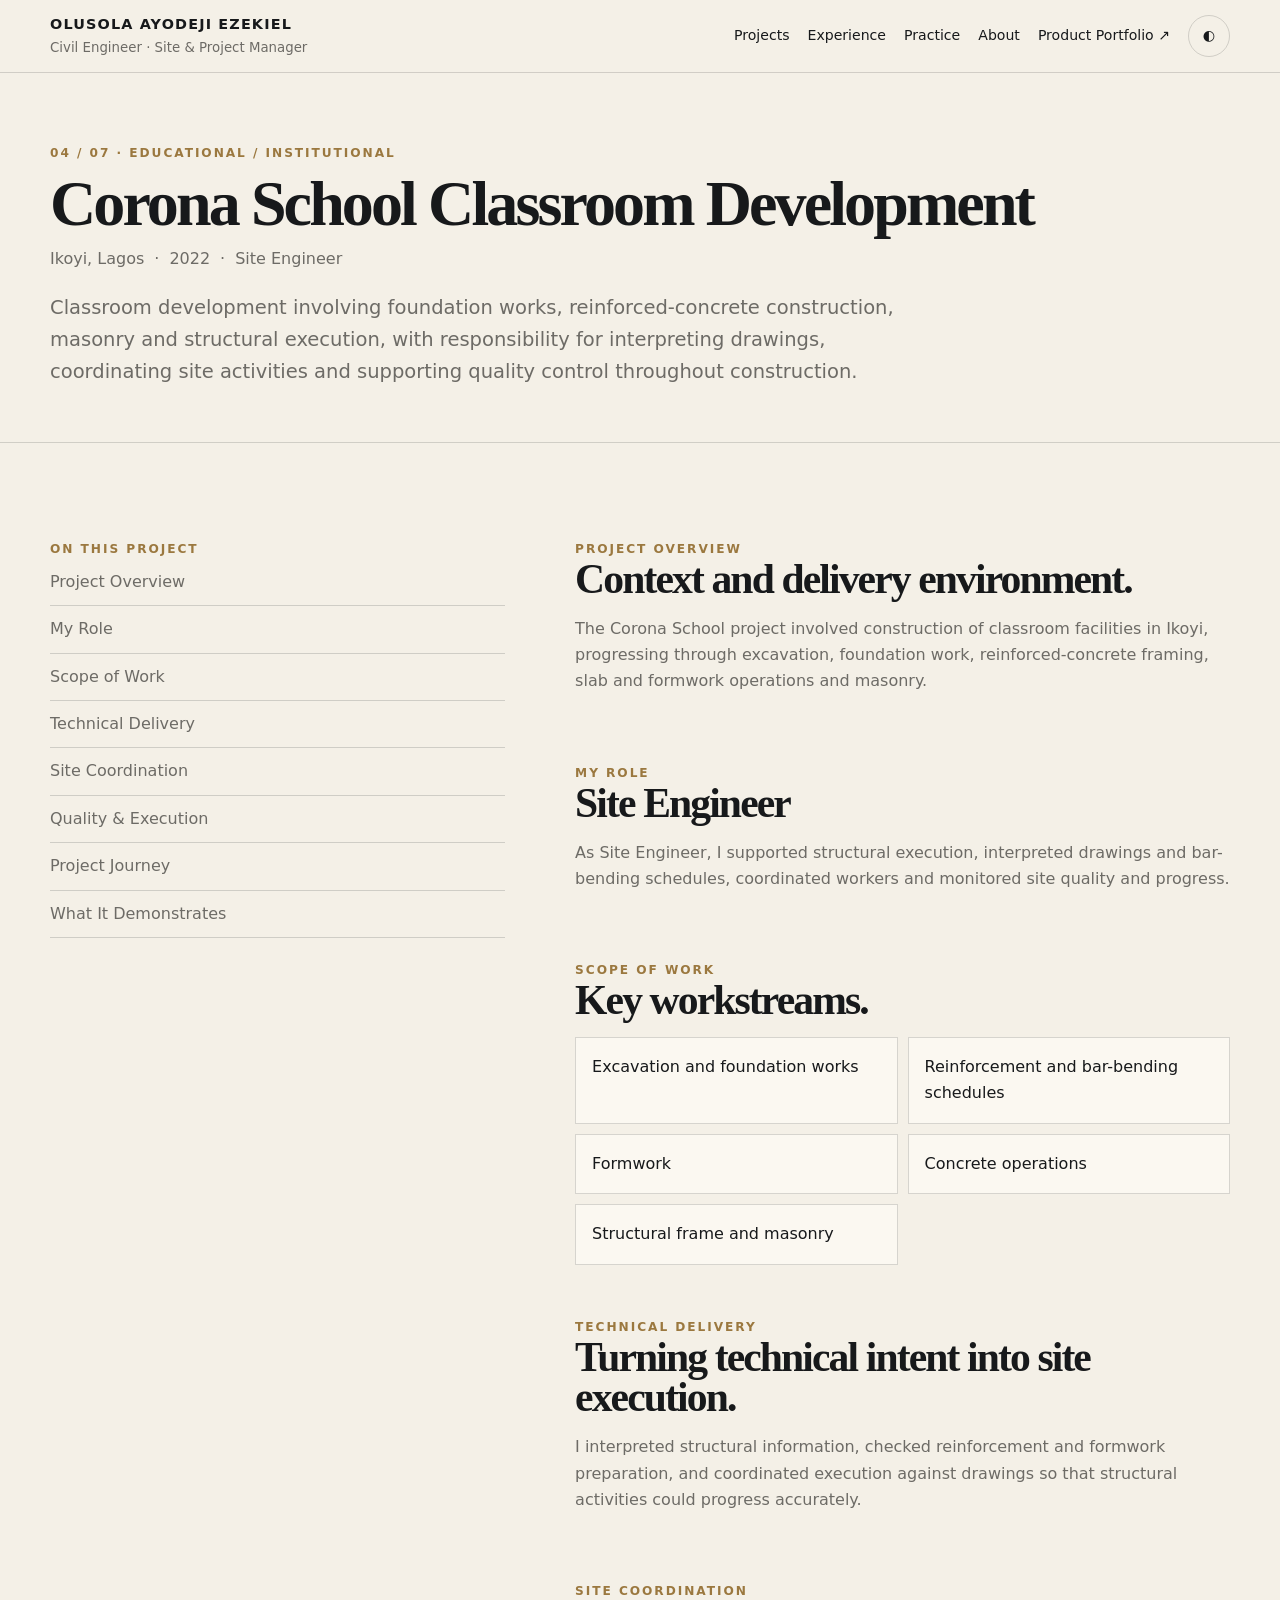
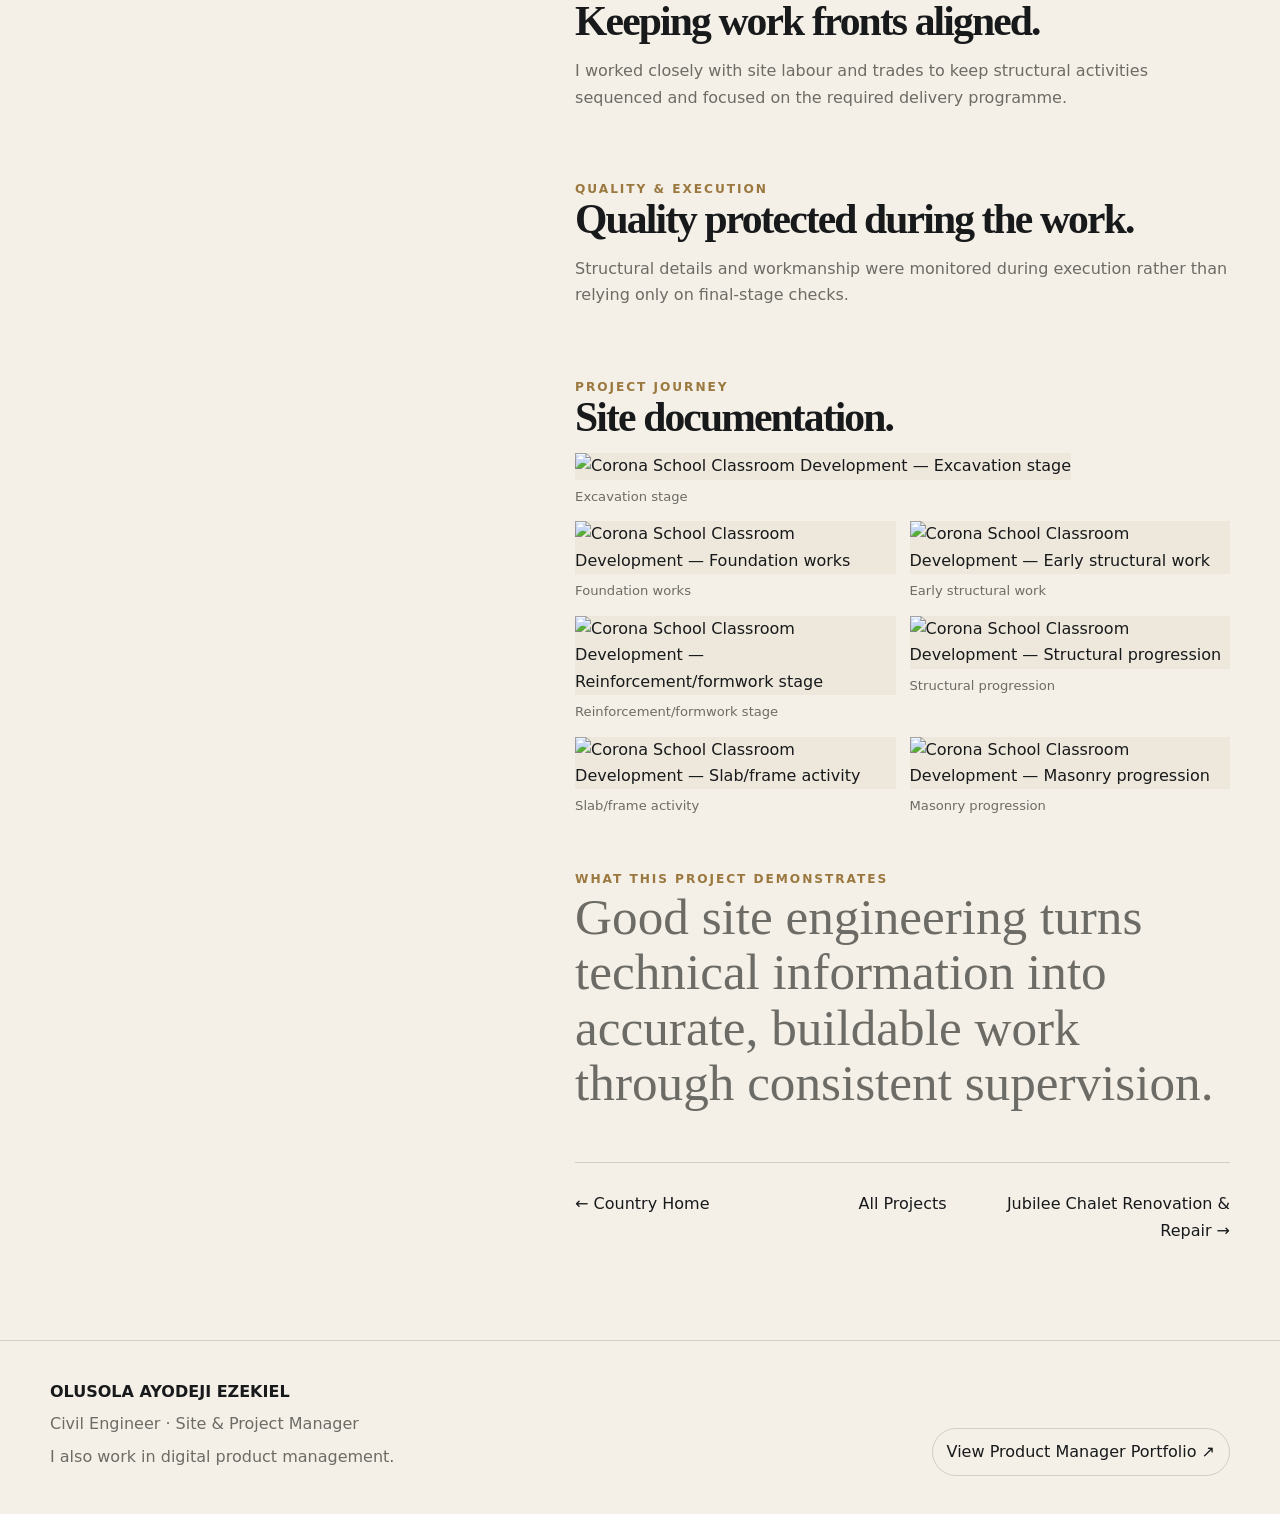
==== projects/corona-school-classroom-development.html @ b649ba21 "Add construction project case studies" ====
<!doctype html><html lang="en"><head>
<meta charset="utf-8"><meta name="viewport" content="width=device-width,initial-scale=1">
<title>Corona School Classroom Development | Olusola Ayodeji Ezekiel Construction Portfolio</title>
<meta name="description" content="Classroom development involving foundation works, reinforced-concrete construction, masonry and structural execution, with responsibility for interpreting drawings, coordinating site activities and supporting quality control throughout construction.">
<link rel="icon" href="../assets/favicon.svg"><link rel="stylesheet" href="../assets/styles.css">
</head><body>

<header class="site-header">
  <div class="wrap nav">
    <a class="brand" href="../index.html#top"><strong>OLUSOLA AYODEJI EZEKIEL</strong><small>Civil Engineer · Site & Project Manager</small></a>
    <nav class="navlinks" aria-label="Primary">
      <a href="../index.html#projects">Projects</a>
      <a href="../index.html#experience">Experience</a>
      <a href="../index.html#practice">Practice</a>
      <a href="../index.html#about">About</a>
      <a class="nav-keep" href="https://ezekiel-ayodeji-portfolio.vercel.app" target="_blank" rel="noreferrer">Product Portfolio ↗</a>
      <button class="theme" data-theme-toggle aria-label="Switch theme">◐</button>
    </nav>
  </div>
</header>
<main>
<section class="project-hero"><div class="wrap">
  <div class="eyebrow">04 / 07 · Educational / Institutional</div>
  <h1>Corona School Classroom Development</h1>
  <div class="meta-line"><span>Ikoyi, Lagos</span><span>·</span><span>2022</span><span>·</span><span>Site Engineer</span></div>
  <p class="summary">Classroom development involving foundation works, reinforced-concrete construction, masonry and structural execution, with responsibility for interpreting drawings, coordinating site activities and supporting quality control throughout construction.</p>
</div></section>

<section class="section"><div class="wrap case-grid">
  <aside class="case-nav">
    <div class="eyebrow">On this project</div>
    <a href="#overview">Project Overview</a><a href="#role">My Role</a><a href="#scope">Scope of Work</a><a href="#technical">Technical Delivery</a><a href="#coordination">Site Coordination</a><a href="#quality">Quality & Execution</a><a href="#journey">Project Journey</a><a href="#takeaway">What It Demonstrates</a>
  </aside>
  <div class="case-content">
    <section id="overview"><div class="eyebrow">Project Overview</div><h2>Context and delivery environment.</h2><p>The Corona School project involved construction of classroom facilities in Ikoyi, progressing through excavation, foundation work, reinforced-concrete framing, slab and formwork operations and masonry.</p></section>
    <section id="role"><div class="eyebrow">My Role</div><h2>Site Engineer</h2><p>As Site Engineer, I supported structural execution, interpreted drawings and bar-bending schedules, coordinated workers and monitored site quality and progress.</p></section>
    <section id="scope"><div class="eyebrow">Scope of Work</div><h2>Key workstreams.</h2><div class="scope-list"><div>Excavation and foundation works</div><div>Reinforcement and bar-bending schedules</div><div>Formwork</div><div>Concrete operations</div><div>Structural frame and masonry</div></div></section>
    <section id="technical"><div class="eyebrow">Technical Delivery</div><h2>Turning technical intent into site execution.</h2><p>I interpreted structural information, checked reinforcement and formwork preparation, and coordinated execution against drawings so that structural activities could progress accurately.</p></section>
    <section id="coordination"><div class="eyebrow">Site Coordination</div><h2>Keeping work fronts aligned.</h2><p>I worked closely with site labour and trades to keep structural activities sequenced and focused on the required delivery programme.</p></section>
    <section id="quality"><div class="eyebrow">Quality & Execution</div><h2>Quality protected during the work.</h2><p>Structural details and workmanship were monitored during execution rather than relying only on final-stage checks.</p></section>
    <section id="journey"><div class="eyebrow">Project Journey</div><h2>Site documentation.</h2><div class="gallery"><figure><img data-lightbox src="https://ezekiel-ayodeji-portfolio.vercel.app/portfolio/full/corona-1.jpg" alt="Corona School Classroom Development — Excavation stage"><figcaption>Excavation stage</figcaption></figure><figure><img data-lightbox src="https://ezekiel-ayodeji-portfolio.vercel.app/portfolio/full/corona-2.jpg" alt="Corona School Classroom Development — Foundation works"><figcaption>Foundation works</figcaption></figure><figure><img data-lightbox src="https://ezekiel-ayodeji-portfolio.vercel.app/portfolio/full/corona-3.jpg" alt="Corona School Classroom Development — Early structural work"><figcaption>Early structural work</figcaption></figure><figure><img data-lightbox src="https://ezekiel-ayodeji-portfolio.vercel.app/portfolio/full/corona-4.jpg" alt="Corona School Classroom Development — Reinforcement/formwork stage"><figcaption>Reinforcement/formwork stage</figcaption></figure><figure><img data-lightbox src="https://ezekiel-ayodeji-portfolio.vercel.app/portfolio/full/corona-5.jpg" alt="Corona School Classroom Development — Structural progression"><figcaption>Structural progression</figcaption></figure><figure><img data-lightbox src="https://ezekiel-ayodeji-portfolio.vercel.app/portfolio/full/corona-6.jpg" alt="Corona School Classroom Development — Slab/frame activity"><figcaption>Slab/frame activity</figcaption></figure><figure><img data-lightbox src="https://ezekiel-ayodeji-portfolio.vercel.app/portfolio/full/corona-7.jpg" alt="Corona School Classroom Development — Masonry progression"><figcaption>Masonry progression</figcaption></figure></div></section>
    <section id="takeaway"><div class="eyebrow">What This Project Demonstrates</div><p class="statement">Good site engineering turns technical information into accurate, buildable work through consistent supervision.</p></section>
    <nav class="project-pagination" aria-label="Project navigation"><a href="country-home.html">← Country Home</a><a href="../index.html#projects">All Projects</a><a href="jubilee-chalet-renovation.html">Jubilee Chalet Renovation &amp; Repair →</a></nav>
  </div>
</div></section>
</main>

<footer class="footer">
  <div class="wrap footer-grid">
    <div>
      <strong>OLUSOLA AYODEJI EZEKIEL</strong>
      <p>Civil Engineer · Site & Project Manager</p>
      <p>I also work in digital product management.</p>
    </div>
    <a class="pill" href="https://ezekiel-ayodeji-portfolio.vercel.app" target="_blank" rel="noreferrer">View Product Manager Portfolio ↗</a>
  </div>
</footer>
<div class="modal" role="dialog" aria-modal="true" aria-label="Project image"><button aria-label="Close image">×</button><img alt=""></div>
<script src="../assets/site.js"></script></body></html>
---- assets/styles.css ----
:root{
  --bg:#f4f0e7;--surface:#fbf8f1;--ink:#17191b;--muted:#6d6b66;--navy:#11243d;
  --gold:#9b783f;--line:rgba(23,25,27,.16);--card:#eee8dc;--shadow:0 18px 55px rgba(20,25,30,.09);
}
html[data-theme="dark"]{--bg:#0c1624;--surface:#111e2e;--ink:#eef1f4;--muted:#aab2bd;--navy:#f5f1e8;--gold:#c59a57;--line:rgba(255,255,255,.14);--card:#132236;--shadow:0 18px 55px rgba(0,0,0,.28)}
*{box-sizing:border-box}html{scroll-behavior:smooth}body{margin:0;background:var(--bg);color:var(--ink);font-family:Inter,ui-sans-serif,system-ui,-apple-system,BlinkMacSystemFont,"Segoe UI",sans-serif;line-height:1.65}
a{color:inherit;text-decoration:none}button{font:inherit}.wrap{width:min(1180px,calc(100% - 40px));margin:auto}.eyebrow{font-size:.76rem;letter-spacing:.16em;text-transform:uppercase;font-weight:800;color:var(--gold)}
.site-header{position:sticky;top:0;z-index:50;background:color-mix(in srgb,var(--bg) 90%, transparent);backdrop-filter:blur(18px);border-bottom:1px solid var(--line)}
.nav{height:72px;display:flex;align-items:center;gap:24px}.brand{display:flex;flex-direction:column;margin-right:auto}.brand strong{font-size:.9rem;letter-spacing:.08em}.brand small{color:var(--muted)}
.navlinks{display:flex;gap:18px;align-items:center;font-size:.88rem}.navlinks a:hover{color:var(--gold)}.pill{display:inline-flex;align-items:center;gap:8px;border:1px solid var(--line);padding:10px 14px;border-radius:999px}.primary{background:var(--navy);color:var(--bg);border-color:var(--navy)}html[data-theme="dark"] .primary{color:#0c1624;background:#f3eee3}
.theme{width:42px;height:42px;border-radius:50%;border:1px solid var(--line);background:transparent;color:var(--ink);cursor:pointer}
.hero{padding:84px 0 46px}.hero-grid{display:grid;grid-template-columns:1.35fr .65fr;gap:64px;align-items:end}.hero h1{font-family:Georgia,"Times New Roman",serif;font-size:clamp(3.2rem,7vw,7.4rem);line-height:.91;letter-spacing:-.055em;margin:18px 0 26px;max-width:900px}.hero h1 em{font-weight:400;color:var(--gold)}.hero-intro{max-width:750px;font-size:1.12rem;color:var(--muted)}.hero-actions{display:flex;gap:12px;flex-wrap:wrap;margin-top:30px}
.hero-aside{border-top:1px solid var(--line);padding-top:18px}.hero-aside strong{display:block;font-size:1.8rem;font-family:Georgia,serif}.hero-aside p{margin:2px 0 20px;color:var(--muted)}
.cred{display:grid;grid-template-columns:repeat(3,1fr);border-top:1px solid var(--line);border-bottom:1px solid var(--line);margin-top:64px}.cred div{padding:24px 20px 24px 0;border-right:1px solid var(--line)}.cred div+div{padding-left:24px}.cred div:last-child{border-right:0}.cred b{display:block;font-family:Georgia,serif;font-size:1.45rem}.cred span{color:var(--muted);font-size:.9rem}
.section{padding:96px 0}.section-head{display:grid;grid-template-columns:1fr 1fr;gap:60px;margin-bottom:42px}.section h2,.project-hero h1{font-family:Georgia,"Times New Roman",serif;font-size:clamp(2.6rem,5vw,5rem);line-height:.98;letter-spacing:-.045em;margin:10px 0}.section-head p{color:var(--muted);max-width:620px}
.profile-copy{display:grid;grid-template-columns:.8fr 1.2fr;gap:70px}.profile-copy .lead{font-size:1.3rem}.profile-copy p{color:var(--muted)}.principles{display:grid;grid-template-columns:repeat(2,1fr);gap:1px;background:var(--line);border:1px solid var(--line);margin-top:42px}.principle{background:var(--surface);padding:28px}.principle span{color:var(--gold);font-weight:800}.principle h3{margin:22px 0 8px;font-size:1.15rem}.principle p{margin:0;color:var(--muted)}
.project-list{display:grid;gap:1px;background:var(--line);border:1px solid var(--line)}.project-card{display:grid;grid-template-columns:130px 1.35fr .9fr;gap:32px;padding:34px;background:var(--surface);transition:.25s}.project-card:hover{background:var(--card)}.project-card .num{font-family:Georgia,serif;font-size:2rem;color:var(--gold)}.project-card h3{font-family:Georgia,serif;font-size:2rem;margin:0 0 10px}.meta{font-size:.82rem;text-transform:uppercase;letter-spacing:.08em;color:var(--muted)}.project-card p{margin:12px 0 0;color:var(--muted)}.card-image{width:100%;aspect-ratio:16/10;object-fit:cover;border-radius:2px;background:var(--card)}.placeholder{display:grid;place-items:center;min-height:210px;border:1px dashed var(--line);color:var(--muted);text-align:center;padding:25px}
.statement{font-family:Georgia,serif;font-size:clamp(2rem,4vw,4rem);line-height:1.08;max-width:1000px;margin:0}
.progression{display:grid;grid-template-columns:repeat(3,1fr);gap:1px;background:var(--line);border:1px solid var(--line)}.progression article{background:var(--surface);padding:32px}.progression span{color:var(--gold);font-weight:800}.progression h3{font-family:Georgia,serif;font-size:1.7rem;margin:18px 0 10px}.progression p{color:var(--muted)}
.practice{display:flex;flex-wrap:wrap;gap:10px}.practice span{border:1px solid var(--line);border-radius:999px;padding:12px 16px;background:var(--surface)}
.about-box{display:grid;grid-template-columns:1fr 1fr;gap:70px}.about-box p{color:var(--muted)}.cta-band{background:var(--navy);color:var(--bg);padding:70px 0}html[data-theme="dark"] .cta-band{background:#f1ecdf;color:#101827}.cta-band h2{font-family:Georgia,serif;font-size:clamp(2.6rem,5vw,5rem);margin:0 0 18px;line-height:1}.cta-actions{display:flex;gap:12px;flex-wrap:wrap}.cta-band .pill{border-color:currentColor}
.footer{padding:38px 0;border-top:1px solid var(--line)}.footer-grid{display:grid;grid-template-columns:1fr auto;gap:30px;align-items:end}.footer p{color:var(--muted);margin:6px 0}
.project-hero{padding:70px 0 34px;border-bottom:1px solid var(--line)}.project-hero .meta-line{display:flex;gap:10px;flex-wrap:wrap;color:var(--muted)}.project-hero .summary{font-size:1.22rem;color:var(--muted);max-width:850px}
.case-grid{display:grid;grid-template-columns:.82fr 1.18fr;gap:70px}.case-nav{position:sticky;top:104px;align-self:start}.case-nav a{display:block;padding:10px 0;border-bottom:1px solid var(--line);color:var(--muted)}.case-nav a:hover{color:var(--gold)}
.case-content section{padding:0 0 52px}.case-content h2{font-family:Georgia,serif;font-size:2.6rem;margin:0 0 16px}.case-content p{color:var(--muted)}.scope-list{display:grid;grid-template-columns:repeat(2,1fr);gap:10px}.scope-list div{padding:16px;border:1px solid var(--line);background:var(--surface)}
.gallery{display:grid;grid-template-columns:repeat(2,1fr);gap:14px}.gallery figure{margin:0}.gallery img{width:100%;aspect-ratio:4/3;object-fit:cover;cursor:zoom-in;background:var(--card)}.gallery figcaption{font-size:.82rem;color:var(--muted);margin-top:6px}.gallery figure:first-child{grid-column:span 2}.gallery figure:first-child img{aspect-ratio:16/9}
.project-pagination{display:grid;grid-template-columns:1fr auto 1fr;border-top:1px solid var(--line);padding-top:28px;gap:12px}.project-pagination a:last-child{text-align:right}
.modal{position:fixed;inset:0;background:rgba(0,0,0,.88);display:none;place-items:center;z-index:100;padding:28px}.modal.open{display:grid}.modal img{max-width:min(1200px,95vw);max-height:88vh;object-fit:contain}.modal button{position:absolute;right:22px;top:22px;width:46px;height:46px;border-radius:50%;border:1px solid rgba(255,255,255,.4);background:transparent;color:#fff;font-size:1.4rem;cursor:pointer}
@media(max-width:900px){.navlinks a:not(.nav-keep){display:none}.hero-grid,.section-head,.profile-copy,.about-box,.case-grid{grid-template-columns:1fr}.hero{padding-top:54px}.hero h1{font-size:clamp(3.1rem,14vw,6rem)}.hero-aside{display:grid;grid-template-columns:repeat(2,1fr);gap:18px}.cred{grid-template-columns:1fr}.cred div{border-right:0;border-bottom:1px solid var(--line);padding-left:0!important}.cred div:last-child{border-bottom:0}.project-card{grid-template-columns:70px 1fr}.project-card .card-image,.project-card .placeholder{grid-column:1/-1}.progression{grid-template-columns:1fr}.case-nav{position:static;display:grid;grid-template-columns:repeat(2,1fr);gap:8px}.case-nav a{border:1px solid var(--line);padding:10px}.scope-list{grid-template-columns:1fr}}
@media(max-width:600px){.wrap{width:min(100% - 24px,1180px)}.nav{height:64px}.brand strong{font-size:.78rem}.hero{padding-top:42px}.hero-actions,.cta-actions{display:grid}.pill{justify-content:center}.section{padding:72px 0}.principles{grid-template-columns:1fr}.project-card{padding:24px 18px}.project-card h3{font-size:1.7rem}.gallery{grid-template-columns:1fr}.gallery figure:first-child{grid-column:auto}.gallery figure:first-child img,.gallery img{aspect-ratio:4/3}.footer-grid{grid-template-columns:1fr}.project-pagination{grid-template-columns:1fr}.project-pagination a:last-child{text-align:left}}
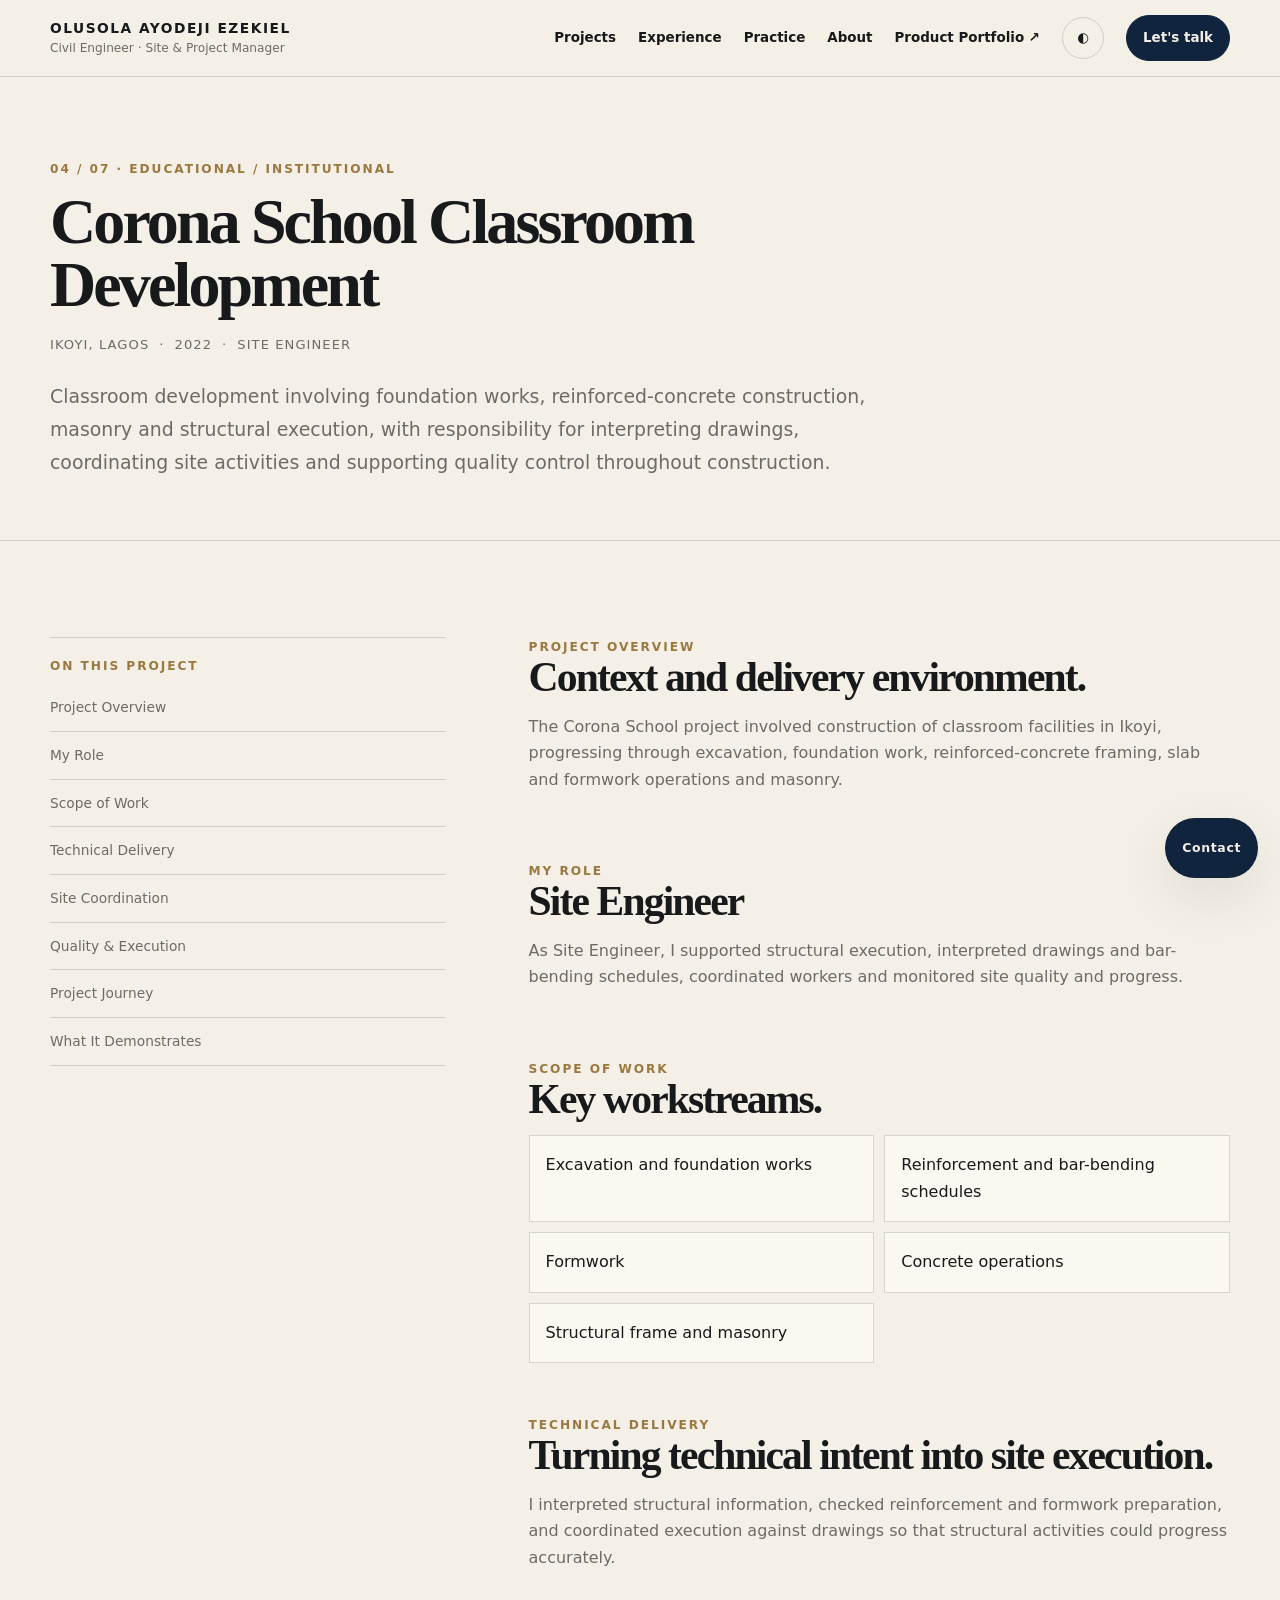
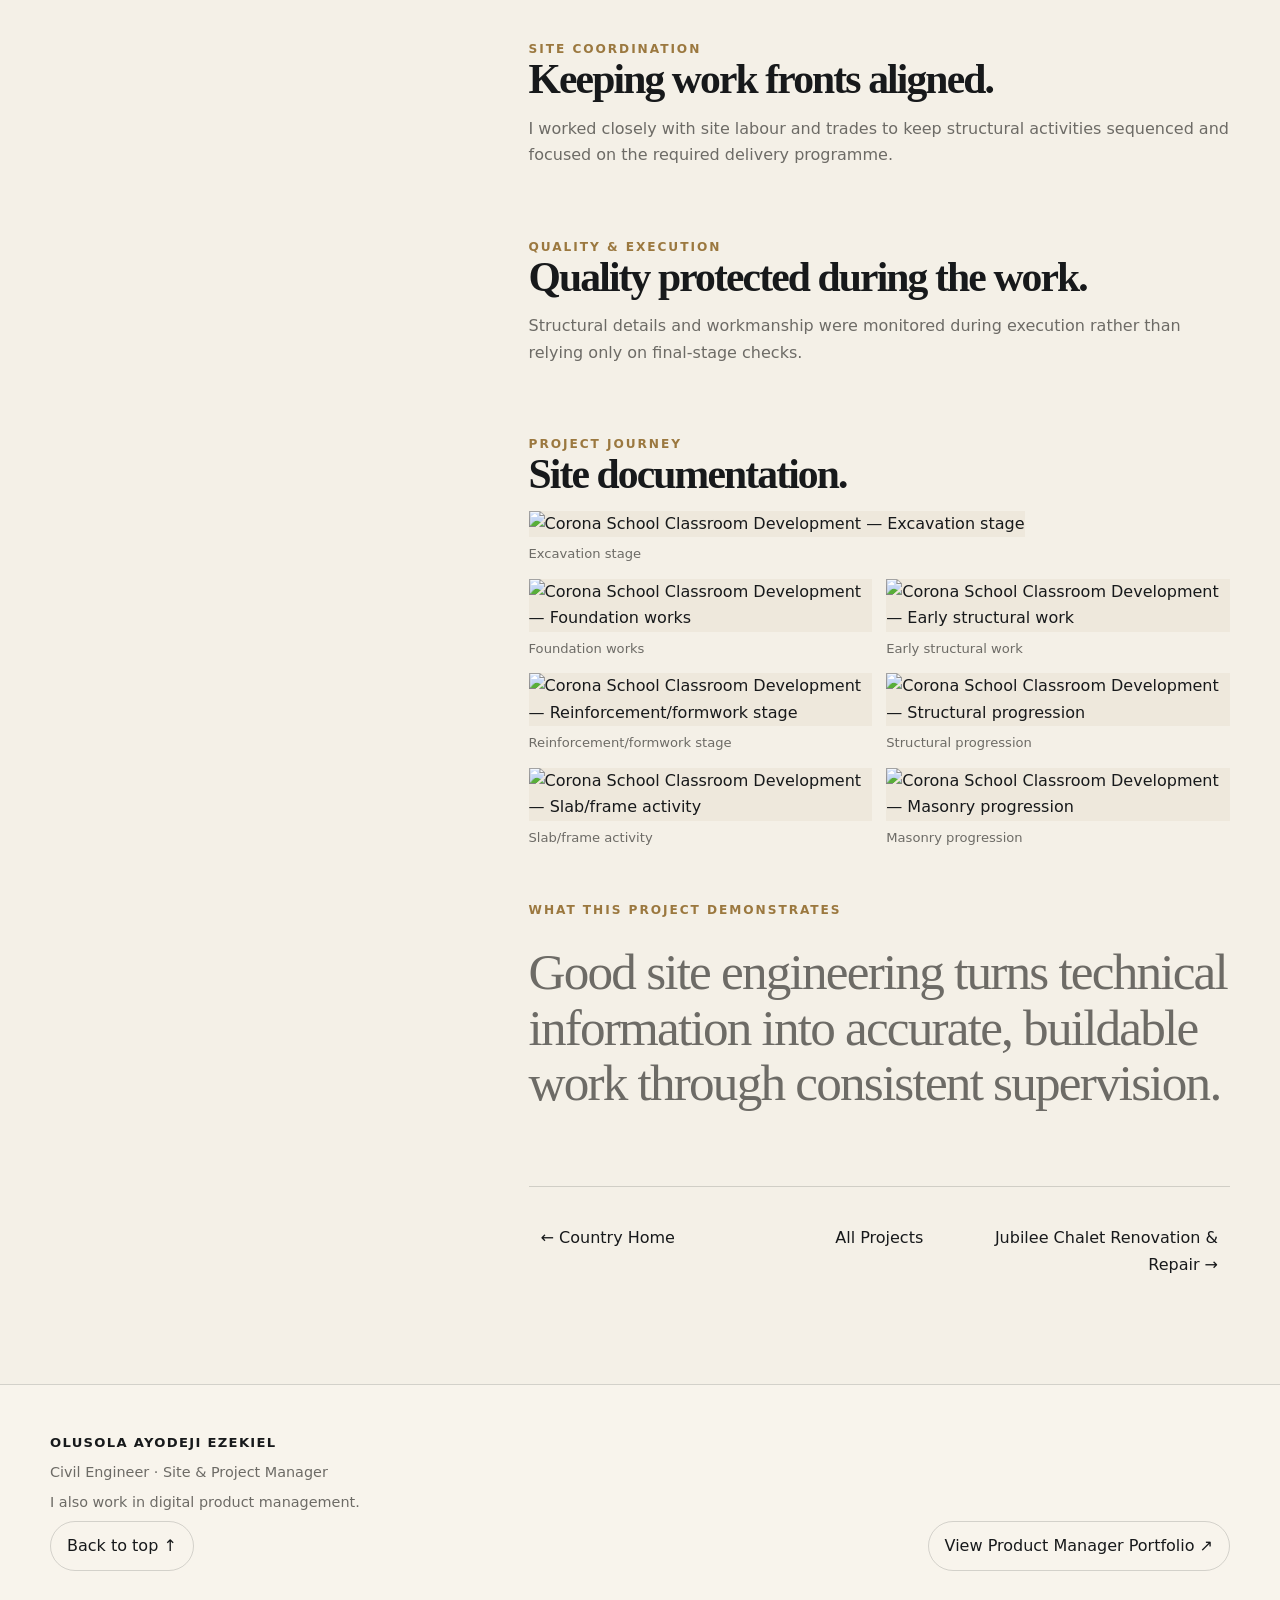
==== commit dca09c4a: "Lazy-load Corona School case-study images" ====
--- a/projects/corona-school-classroom-development.html
+++ b/projects/corona-school-classroom-development.html
@@ -38,7 +38,7 @@
     <section id="technical"><div class="eyebrow">Technical Delivery</div><h2>Turning technical intent into site execution.</h2><p>I interpreted structural information, checked reinforcement and formwork preparation, and coordinated execution against drawings so that structural activities could progress accurately.</p></section>
     <section id="coordination"><div class="eyebrow">Site Coordination</div><h2>Keeping work fronts aligned.</h2><p>I worked closely with site labour and trades to keep structural activities sequenced and focused on the required delivery programme.</p></section>
     <section id="quality"><div class="eyebrow">Quality & Execution</div><h2>Quality protected during the work.</h2><p>Structural details and workmanship were monitored during execution rather than relying only on final-stage checks.</p></section>
-    <section id="journey"><div class="eyebrow">Project Journey</div><h2>Site documentation.</h2><div class="gallery"><figure><img data-lightbox src="https://ezekiel-ayodeji-portfolio.vercel.app/portfolio/full/corona-1.jpg" alt="Corona School Classroom Development — Excavation stage"><figcaption>Excavation stage</figcaption></figure><figure><img data-lightbox src="https://ezekiel-ayodeji-portfolio.vercel.app/portfolio/full/corona-2.jpg" alt="Corona School Classroom Development — Foundation works"><figcaption>Foundation works</figcaption></figure><figure><img data-lightbox src="https://ezekiel-ayodeji-portfolio.vercel.app/portfolio/full/corona-3.jpg" alt="Corona School Classroom Development — Early structural work"><figcaption>Early structural work</figcaption></figure><figure><img data-lightbox src="https://ezekiel-ayodeji-portfolio.vercel.app/portfolio/full/corona-4.jpg" alt="Corona School Classroom Development — Reinforcement/formwork stage"><figcaption>Reinforcement/formwork stage</figcaption></figure><figure><img data-lightbox src="https://ezekiel-ayodeji-portfolio.vercel.app/portfolio/full/corona-5.jpg" alt="Corona School Classroom Development — Structural progression"><figcaption>Structural progression</figcaption></figure><figure><img data-lightbox src="https://ezekiel-ayodeji-portfolio.vercel.app/portfolio/full/corona-6.jpg" alt="Corona School Classroom Development — Slab/frame activity"><figcaption>Slab/frame activity</figcaption></figure><figure><img data-lightbox src="https://ezekiel-ayodeji-portfolio.vercel.app/portfolio/full/corona-7.jpg" alt="Corona School Classroom Development — Masonry progression"><figcaption>Masonry progression</figcaption></figure></div></section>
+    <section id="journey"><div class="eyebrow">Project Journey</div><h2>Site documentation.</h2><div class="gallery"><figure><img data-lightbox loading="lazy" decoding="async" src=https://ezekiel-ayodeji-portfolio.vercel.app/portfolio/full/corona-1.jpg" alt="Corona School Classroom Development — Excavation stage"><figcaption>Excavation stage</figcaption></figure><figure><img data-lightbox loading="lazy" decoding="async" src=https://ezekiel-ayodeji-portfolio.vercel.app/portfolio/full/corona-2.jpg" alt="Corona School Classroom Development — Foundation works"><figcaption>Foundation works</figcaption></figure><figure><img data-lightbox loading="lazy" decoding="async" src="https://ezekiel-ayodeji-portfolio.vercel.app/portfolio/full/corona-3.jpg" alt="Corona School Classroom Development — Early structural work"><figcaption>Early structural work</figcaption></figure><figure><img data-lightbox loading="lazy" decoding="async" src="https://ezekiel-ayodeji-portfolio.vercel.app/portfolio/full/corona-4.jpg" alt="Corona School Classroom Development — Reinforcement/formwork stage"><figcaption>Reinforcement/formwork stage</figcaption></figure><figure><img data-lightbox loading="lazy" decoding="async" src="https://ezekiel-ayodeji-portfolio.vercel.app/portfolio/full/corona-5.jpg" alt="Corona School Classroom Development — Structural progression"><figcaption>Structural progression</figcaption></figure><figure><img data-lightbox loading="lazy" decoding="async" src="https://ezekiel-ayodeji-portfolio.vercel.app/portfolio/full/corona-6.jpg" alt="Corona School Classroom Development — Slab/frame activity"><figcaption>Slab/frame activity</figcaption></figure><figure><img data-lightbox loading="lazy" decoding="async" src="https://ezekiel-ayodeji-portfolio.vercel.app/portfolio/full/corona-7.jpg" alt="Corona School Classroom Development — Masonry progression"><figcaption>Masonry progression</figcaption></figure></div></section>
     <section id="takeaway"><div class="eyebrow">What This Project Demonstrates</div><p class="statement">Good site engineering turns technical information into accurate, buildable work through consistent supervision.</p></section>
     <nav class="project-pagination" aria-label="Project navigation"><a href="country-home.html">← Country Home</a><a href="../index.html#projects">All Projects</a><a href="jubilee-chalet-renovation.html">Jubilee Chalet Renovation &amp; Repair →</a></nav>
   </div>
@@ -56,4 +56,4 @@
   </div>
 </footer>
 <div class="modal" role="dialog" aria-modal="true" aria-label="Project image"><button aria-label="Close image">×</button><img alt=""></div>
-<script src="../assets/site.js"></script></body></html>+<script src="../assets/site.js"></script></body></html>
--- a/assets/styles.css
+++ b/assets/styles.css
@@ -6,26 +6,65 @@
 html[data-theme="dark"]{--bg:#0c1624;--surface:#111e2e;--ink:#eef1f4;--muted:#aab2bd;--navy:#f5f1e8;--gold:#c59a57;--line:rgba(255,255,255,.14);--card:#132236;--shadow:0 18px 55px rgba(0,0,0,.28)}
 *{box-sizing:border-box}html{scroll-behavior:smooth}body{margin:0;background:var(--bg);color:var(--ink);font-family:Inter,ui-sans-serif,system-ui,-apple-system,BlinkMacSystemFont,"Segoe UI",sans-serif;line-height:1.65}
 a{color:inherit;text-decoration:none}button{font:inherit}.wrap{width:min(1180px,calc(100% - 40px));margin:auto}.eyebrow{font-size:.76rem;letter-spacing:.16em;text-transform:uppercase;font-weight:800;color:var(--gold)}
-.site-header{position:sticky;top:0;z-index:50;background:color-mix(in srgb,var(--bg) 90%, transparent);backdrop-filter:blur(18px);border-bottom:1px solid var(--line)}
-.nav{height:72px;display:flex;align-items:center;gap:24px}.brand{display:flex;flex-direction:column;margin-right:auto}.brand strong{font-size:.9rem;letter-spacing:.08em}.brand small{color:var(--muted)}
-.navlinks{display:flex;gap:18px;align-items:center;font-size:.88rem}.navlinks a:hover{color:var(--gold)}.pill{display:inline-flex;align-items:center;gap:8px;border:1px solid var(--line);padding:10px 14px;border-radius:999px}.primary{background:var(--navy);color:var(--bg);border-color:var(--navy)}html[data-theme="dark"] .primary{color:#0c1624;background:#f3eee3}
+.site-header{position:sticky;top:0;z-index:50;background:color-mix(in srgb,var(--bg) 92%, transparent);backdrop-filter:blur(20px);border-bottom:1px solid var(--line)}
+.nav{min-height:76px;display:flex;align-items:center;gap:28px}.brand{display:flex;flex-direction:column;margin-right:auto;line-height:1.2}.brand strong{font-size:.86rem;letter-spacing:.11em}.brand small{margin-top:4px;color:var(--muted);font-size:.76rem}
+.navlinks{display:flex;gap:22px;align-items:center;font-size:.84rem;font-weight:600}.navlinks a{transition:.2s}.navlinks a:hover{color:var(--gold)}.pill{display:inline-flex;align-items:center;gap:8px;border:1px solid var(--line);padding:11px 16px;border-radius:999px}.primary{background:var(--navy);color:var(--bg);border-color:var(--navy)}html[data-theme="dark"] .primary{color:#0c1624;background:#f3eee3}
 .theme{width:42px;height:42px;border-radius:50%;border:1px solid var(--line);background:transparent;color:var(--ink);cursor:pointer}
-.hero{padding:84px 0 46px}.hero-grid{display:grid;grid-template-columns:1.35fr .65fr;gap:64px;align-items:end}.hero h1{font-family:Georgia,"Times New Roman",serif;font-size:clamp(3.2rem,7vw,7.4rem);line-height:.91;letter-spacing:-.055em;margin:18px 0 26px;max-width:900px}.hero h1 em{font-weight:400;color:var(--gold)}.hero-intro{max-width:750px;font-size:1.12rem;color:var(--muted)}.hero-actions{display:flex;gap:12px;flex-wrap:wrap;margin-top:30px}
+.hero{padding:96px 0 54px}.hero-grid{display:grid;grid-template-columns:1.45fr .55fr;gap:72px;align-items:end}.hero h1{font-family:Georgia,"Times New Roman",serif;font-size:clamp(3.4rem,6.6vw,7rem);line-height:.94;letter-spacing:-.05em;margin:20px 0 28px;max-width:940px}.hero h1 em{font-weight:400;color:var(--gold)}.hero-intro{max-width:760px;font-size:1.08rem;line-height:1.75;color:var(--muted)}.hero-actions{display:flex;gap:12px;flex-wrap:wrap;margin-top:34px}
 .hero-aside{border-top:1px solid var(--line);padding-top:18px}.hero-aside strong{display:block;font-size:1.8rem;font-family:Georgia,serif}.hero-aside p{margin:2px 0 20px;color:var(--muted)}
-.cred{display:grid;grid-template-columns:repeat(3,1fr);border-top:1px solid var(--line);border-bottom:1px solid var(--line);margin-top:64px}.cred div{padding:24px 20px 24px 0;border-right:1px solid var(--line)}.cred div+div{padding-left:24px}.cred div:last-child{border-right:0}.cred b{display:block;font-family:Georgia,serif;font-size:1.45rem}.cred span{color:var(--muted);font-size:.9rem}
+.cred{display:grid;grid-template-columns:repeat(3,1fr);border-top:1px solid var(--line);border-bottom:1px solid var(--line);margin-top:72px}.cred div{padding:28px 28px 28px 0;border-right:1px solid var(--line)}.cred div+div{padding-left:28px}.cred div:last-child{border-right:0}.cred b{display:block;font-family:Georgia,serif;font-size:1.35rem;line-height:1.2;letter-spacing:-.02em}.cred span{display:block;margin-top:7px;color:var(--muted);font-size:.82rem;line-height:1.5}
 .section{padding:96px 0}.section-head{display:grid;grid-template-columns:1fr 1fr;gap:60px;margin-bottom:42px}.section h2,.project-hero h1{font-family:Georgia,"Times New Roman",serif;font-size:clamp(2.6rem,5vw,5rem);line-height:.98;letter-spacing:-.045em;margin:10px 0}.section-head p{color:var(--muted);max-width:620px}
-.profile-copy{display:grid;grid-template-columns:.8fr 1.2fr;gap:70px}.profile-copy .lead{font-size:1.3rem}.profile-copy p{color:var(--muted)}.principles{display:grid;grid-template-columns:repeat(2,1fr);gap:1px;background:var(--line);border:1px solid var(--line);margin-top:42px}.principle{background:var(--surface);padding:28px}.principle span{color:var(--gold);font-weight:800}.principle h3{margin:22px 0 8px;font-size:1.15rem}.principle p{margin:0;color:var(--muted)}
-.project-list{display:grid;gap:1px;background:var(--line);border:1px solid var(--line)}.project-card{display:grid;grid-template-columns:130px 1.35fr .9fr;gap:32px;padding:34px;background:var(--surface);transition:.25s}.project-card:hover{background:var(--card)}.project-card .num{font-family:Georgia,serif;font-size:2rem;color:var(--gold)}.project-card h3{font-family:Georgia,serif;font-size:2rem;margin:0 0 10px}.meta{font-size:.82rem;text-transform:uppercase;letter-spacing:.08em;color:var(--muted)}.project-card p{margin:12px 0 0;color:var(--muted)}.card-image{width:100%;aspect-ratio:16/10;object-fit:cover;border-radius:2px;background:var(--card)}.placeholder{display:grid;place-items:center;min-height:210px;border:1px dashed var(--line);color:var(--muted);text-align:center;padding:25px}
-.statement{font-family:Georgia,serif;font-size:clamp(2rem,4vw,4rem);line-height:1.08;max-width:1000px;margin:0}
-.progression{display:grid;grid-template-columns:repeat(3,1fr);gap:1px;background:var(--line);border:1px solid var(--line)}.progression article{background:var(--surface);padding:32px}.progression span{color:var(--gold);font-weight:800}.progression h3{font-family:Georgia,serif;font-size:1.7rem;margin:18px 0 10px}.progression p{color:var(--muted)}
-.practice{display:flex;flex-wrap:wrap;gap:10px}.practice span{border:1px solid var(--line);border-radius:999px;padding:12px 16px;background:var(--surface)}
-.about-box{display:grid;grid-template-columns:1fr 1fr;gap:70px}.about-box p{color:var(--muted)}.cta-band{background:var(--navy);color:var(--bg);padding:70px 0}html[data-theme="dark"] .cta-band{background:#f1ecdf;color:#101827}.cta-band h2{font-family:Georgia,serif;font-size:clamp(2.6rem,5vw,5rem);margin:0 0 18px;line-height:1}.cta-actions{display:flex;gap:12px;flex-wrap:wrap}.cta-band .pill{border-color:currentColor}
-.footer{padding:38px 0;border-top:1px solid var(--line)}.footer-grid{display:grid;grid-template-columns:1fr auto;gap:30px;align-items:end}.footer p{color:var(--muted);margin:6px 0}
-.project-hero{padding:70px 0 34px;border-bottom:1px solid var(--line)}.project-hero .meta-line{display:flex;gap:10px;flex-wrap:wrap;color:var(--muted)}.project-hero .summary{font-size:1.22rem;color:var(--muted);max-width:850px}
-.case-grid{display:grid;grid-template-columns:.82fr 1.18fr;gap:70px}.case-nav{position:sticky;top:104px;align-self:start}.case-nav a{display:block;padding:10px 0;border-bottom:1px solid var(--line);color:var(--muted)}.case-nav a:hover{color:var(--gold)}
+.profile-copy{display:grid;grid-template-columns:.9fr 1.1fr;gap:84px;align-items:start}.profile-copy .lead{font-family:Georgia,"Times New Roman",serif;font-size:1.55rem;line-height:1.45;letter-spacing:-.02em;color:var(--ink)}.profile-copy p{color:var(--muted);line-height:1.8}.principles{display:grid;grid-template-columns:repeat(2,1fr);gap:1px;background:var(--line);border:1px solid var(--line);margin-top:52px}.principle{background:var(--surface);padding:34px 30px;min-height:210px}.principle span{color:var(--gold);font-weight:800;font-size:.78rem;letter-spacing:.12em}.principle h3{margin:28px 0 10px;font-family:Georgia,"Times New Roman",serif;font-size:1.35rem;line-height:1.2}.principle p{margin:0;color:var(--muted);font-size:.94rem;line-height:1.7}
+.project-list{display:grid;gap:1px;background:var(--line);border:1px solid var(--line);box-shadow:var(--shadow)}.project-card{display:grid;grid-template-columns:90px 1.25fr .95fr;gap:38px;padding:38px;background:var(--surface);align-items:center;transition:background .25s ease,transform .25s ease}.project-card:hover{background:var(--card)}.project-card .num{align-self:start;font-family:Georgia,"Times New Roman",serif;font-size:1.35rem;line-height:1;color:var(--gold);padding-top:4px}.project-card h3{font-family:Georgia,"Times New Roman",serif;font-size:2.15rem;line-height:1.08;letter-spacing:-.025em;margin:10px 0 12px}.meta{font-size:.72rem;text-transform:uppercase;letter-spacing:.1em;line-height:1.65;color:var(--muted)}.project-card p{margin:12px 0 0;color:var(--muted);line-height:1.7}.project-card p strong{color:var(--ink);font-size:.82rem;letter-spacing:.03em}.card-image{width:100%;aspect-ratio:16/10;object-fit:cover;border-radius:3px;background:var(--card);transition:transform .35s ease}.project-card:hover .card-image{transform:scale(1.015)}.placeholder{display:grid;place-items:center;min-height:210px;border:1px dashed var(--line);color:var(--muted);text-align:center;padding:25px}
+.statement{font-family:Georgia,"Times New Roman",serif;font-size:clamp(2.1rem,4vw,4.2rem);line-height:1.08;letter-spacing:-.035em;max-width:980px;margin:0;padding:24px 0}.statement em{color:var(--gold);font-weight:400}
+.progression{display:grid;grid-template-columns:repeat(3,1fr);gap:1px;background:var(--line);border:1px solid var(--line);box-shadow:var(--shadow)}.progression article{background:var(--surface);padding:36px 32px;min-height:260px}.progression span{color:var(--gold);font-weight:800;font-size:.78rem;letter-spacing:.12em}.progression h3{font-family:Georgia,"Times New Roman",serif;font-size:1.75rem;line-height:1.15;margin:28px 0 12px;letter-spacing:-.02em}.progression p{color:var(--muted);line-height:1.75;margin:0}
+.practice{display:flex;flex-wrap:wrap;gap:10px}.practice span{border:1px solid var(--line);border-radius:999px;padding:11px 15px;background:var(--surface);font-size:.82rem;letter-spacing:.02em;color:var(--muted);transition:background .2s ease,color .2s ease,border-color .2s ease}.practice span:hover{background:var(--card);color:var(--ink);border-color:color-mix(in srgb,var(--gold) 45%,var(--line))}
+.about-box{display:grid;grid-template-columns:.9fr 1.1fr;gap:78px;align-items:start;padding:42px;border:1px solid var(--line);background:var(--surface);box-shadow:var(--shadow)}.about-box p{color:var(--muted);line-height:1.75}.cta-band{background:var(--navy);color:var(--bg);padding:82px 0}html[data-theme="dark"] .cta-band{background:#f1ecdf;color:#101827}.cta-band h2{font-family:Georgia,"Times New Roman",serif;font-size:clamp(2.6rem,5vw,5rem);margin:0 0 18px;line-height:1;letter-spacing:-.035em}.cta-band p{max-width:700px;line-height:1.7}.cta-actions{display:flex;gap:12px;flex-wrap:wrap;margin-top:26px}.cta-band .pill{border-color:currentColor}
+.footer{padding:44px 0;border-top:1px solid var(--line);background:color-mix(in srgb,var(--surface) 55%,transparent)}.footer-grid{display:grid;grid-template-columns:1fr auto;gap:34px;align-items:end}.footer strong{font-size:.82rem;letter-spacing:.1em}.footer p{color:var(--muted);margin:6px 0;font-size:.9rem}.footer .pill{align-self:end}
+.project-hero{padding:82px 0 42px;border-bottom:1px solid var(--line)}.project-hero .eyebrow{margin-bottom:12px}.project-hero h1{max-width:980px}.project-hero .meta-line{display:flex;gap:10px;flex-wrap:wrap;color:var(--muted);font-size:.82rem;text-transform:uppercase;letter-spacing:.08em;margin-top:18px}.project-hero .summary{font-size:1.18rem;line-height:1.75;color:var(--muted);max-width:860px;margin-top:24px}
+.case-grid{display:grid;grid-template-columns:.72fr 1.28fr;gap:84px;align-items:start}.case-nav{position:sticky;top:108px;align-self:start;border-top:1px solid var(--line)}.case-nav .eyebrow{padding:18px 0 8px}.case-nav a{display:block;padding:12px 0;border-bottom:1px solid var(--line);color:var(--muted);font-size:.86rem;transition:color .2s ease,padding-left .2s ease}.case-nav a:hover{color:var(--gold);padding-left:4px}
 .case-content section{padding:0 0 52px}.case-content h2{font-family:Georgia,serif;font-size:2.6rem;margin:0 0 16px}.case-content p{color:var(--muted)}.scope-list{display:grid;grid-template-columns:repeat(2,1fr);gap:10px}.scope-list div{padding:16px;border:1px solid var(--line);background:var(--surface)}
 .gallery{display:grid;grid-template-columns:repeat(2,1fr);gap:14px}.gallery figure{margin:0}.gallery img{width:100%;aspect-ratio:4/3;object-fit:cover;cursor:zoom-in;background:var(--card)}.gallery figcaption{font-size:.82rem;color:var(--muted);margin-top:6px}.gallery figure:first-child{grid-column:span 2}.gallery figure:first-child img{aspect-ratio:16/9}
 .project-pagination{display:grid;grid-template-columns:1fr auto 1fr;border-top:1px solid var(--line);padding-top:28px;gap:12px}.project-pagination a:last-child{text-align:right}
-.modal{position:fixed;inset:0;background:rgba(0,0,0,.88);display:none;place-items:center;z-index:100;padding:28px}.modal.open{display:grid}.modal img{max-width:min(1200px,95vw);max-height:88vh;object-fit:contain}.modal button{position:absolute;right:22px;top:22px;width:46px;height:46px;border-radius:50%;border:1px solid rgba(255,255,255,.4);background:transparent;color:#fff;font-size:1.4rem;cursor:pointer}
-@media(max-width:900px){.navlinks a:not(.nav-keep){display:none}.hero-grid,.section-head,.profile-copy,.about-box,.case-grid{grid-template-columns:1fr}.hero{padding-top:54px}.hero h1{font-size:clamp(3.1rem,14vw,6rem)}.hero-aside{display:grid;grid-template-columns:repeat(2,1fr);gap:18px}.cred{grid-template-columns:1fr}.cred div{border-right:0;border-bottom:1px solid var(--line);padding-left:0!important}.cred div:last-child{border-bottom:0}.project-card{grid-template-columns:70px 1fr}.project-card .card-image,.project-card .placeholder{grid-column:1/-1}.progression{grid-template-columns:1fr}.case-nav{position:static;display:grid;grid-template-columns:repeat(2,1fr);gap:8px}.case-nav a{border:1px solid var(--line);padding:10px}.scope-list{grid-template-columns:1fr}}
-@media(max-width:600px){.wrap{width:min(100% - 24px,1180px)}.nav{height:64px}.brand strong{font-size:.78rem}.hero{padding-top:42px}.hero-actions,.cta-actions{display:grid}.pill{justify-content:center}.section{padding:72px 0}.principles{grid-template-columns:1fr}.project-card{padding:24px 18px}.project-card h3{font-size:1.7rem}.gallery{grid-template-columns:1fr}.gallery figure:first-child{grid-column:auto}.gallery figure:first-child img,.gallery img{aspect-ratio:4/3}.footer-grid{grid-template-columns:1fr}.project-pagination{grid-template-columns:1fr}.project-pagination a:last-child{text-align:left}}
+.modal{position:fixed;inset:0;background:rgba(0,0,0,.88);display:none;place-items:center;z-index:100;padding:28px}.modal.open{display:grid}.modal img{max-width:min(1200px,95vw);max-height:88vh;object-fit:contain}.modal button{position:absolute;right:22px;top:22px;width:46px;height:46px;border-radius:50%;border:1px solid rgba(255,255,255,.4);background:transparent;color:#fff;font-size:1.4rem;cursor:pointer} body:has(.modal.open){overflow:hidden}
+@media(max-width:900px){.navlinks a:not(:first-child):not(.nav-keep){display:none}.hero-grid,.section-head,.profile-copy,.about-box,.case-grid{grid-template-columns:1fr}.hero{padding-top:62px}.hero h1{font-size:clamp(3rem,11vw,5.8rem)}.hero-aside{display:grid;grid-template-columns:repeat(2,1fr);gap:18px;margin-top:12px}.cred{grid-template-columns:1fr}.cred div{border-right:0;border-bottom:1px solid var(--line);padding:22px 0!important}.cred div:last-child{border-bottom:0}.project-card{grid-template-columns:56px 1fr;gap:24px;padding:30px}.project-card .num{font-size:1.15rem}.project-card h3{font-size:1.95rem}.project-card .card-image,.project-card .placeholder{grid-column:1/-1;margin-top:4px}.card-image{aspect-ratio:16/9}.progression{grid-template-columns:1fr}.case-nav{position:static;display:grid;grid-template-columns:repeat(2,1fr);gap:8px}.case-nav a{border:1px solid var(--line);padding:10px}.scope-list{grid-template-columns:1fr}.about-box{gap:34px}}
+@media(max-width:600px){.wrap{width:min(100% - 24px,1180px)}.nav{min-height:64px}.brand strong{font-size:.74rem;letter-spacing:.08em}.brand small{font-size:.68rem}.navlinks{gap:10px}.nav-keep{display:none}.theme{width:38px;height:38px}.hero{padding-top:46px}.hero h1{font-size:clamp(2.8rem,13vw,4.5rem);line-height:.96}.hero-intro{font-size:1rem;line-height:1.7}.hero-actions,.cta-actions{display:grid}.pill{justify-content:center;width:100%}.section{padding:74px 0}.section h2,.project-hero h1{font-size:clamp(2.35rem,11vw,3.8rem)}.profile-copy{gap:34px}.profile-copy .lead{font-size:1.3rem}.principles{grid-template-columns:1fr}.principle{min-height:auto;padding:28px 24px}.project-card{grid-template-columns:42px 1fr;gap:16px;padding:26px 18px}.project-card .num{font-size:1rem}.project-card h3{font-size:1.7rem}.meta{font-size:.68rem}.card-image{aspect-ratio:4/3}.gallery{grid-template-columns:1fr}.gallery figure:first-child{grid-column:auto}.gallery figure:first-child img,.gallery img{aspect-ratio:4/3}.footer-grid{grid-template-columns:1fr}.project-pagination{grid-template-columns:1fr}.project-pagination a:last-child{text-align:left}}
+.project-pagination a{min-height:46px;padding:10px 12px;border-radius:999px;transition:background .2s ease,color .2s ease}
+.project-pagination a:hover{background:var(--card);color:var(--gold)}
+.project-pagination a:focus-visible{outline:2px solid var(--gold);outline-offset:3px}
+.contact-floater{position:fixed;right:22px;bottom:22px;z-index:90;transition:bottom .25s ease}
+.contact-floater.footer-visible{bottom:104px}
+.contact-floater details{display:grid;justify-items:end}
+.contact-floater summary{grid-row:2;list-style:none;display:grid;place-items:center;min-width:60px;height:60px;padding:0 16px;border:1px solid var(--line);border-radius:999px;background:var(--navy);color:var(--bg);box-shadow:var(--shadow);cursor:grab;touch-action:none;user-select:none;font-size:.78rem;font-weight:800;letter-spacing:.05em}
+.contact-floater summary::-webkit-details-marker{display:none}
+.contact-floater-links{grid-row:1;display:grid;gap:8px;justify-items:end;margin-bottom:10px}
+.contact-floater-links a{min-height:44px;display:flex;align-items:center;padding:10px 15px;border:1px solid var(--line);border-radius:999px;background:var(--surface);color:var(--ink);box-shadow:var(--shadow);font-size:.82rem;font-weight:700}
+.contact-floater-links a:hover{background:var(--card)}
+.contact-floater summary:focus-visible,.contact-floater-links a:focus-visible{outline:2px solid var(--gold);outline-offset:3px}
+@media(max-width:600px){.contact-floater{right:12px;bottom:12px}.contact-floater summary{min-width:54px;height:54px;padding:0 13px}}
+@media(max-width:760px){
+  .nav{gap:12px}
+  .brand small{display:none}
+  .navlinks{gap:8px}
+  .navlinks a:first-child,
+  .navlinks a.nav-keep:not(.header-contact){display:none}
+  .header-contact{
+    display:inline-flex;
+    width:auto;
+    padding:8px 10px;
+    font-size:.7rem;
+    white-space:nowrap;
+  }
+}
+.site-gallery-groups{display:grid;gap:64px}
+.site-gallery-heading{display:flex;justify-content:space-between;gap:24px;align-items:end;margin-bottom:20px;padding-bottom:16px;border-bottom:1px solid var(--line)}
+.site-gallery-heading h3{font-family:Georgia,"Times New Roman",serif;font-size:clamp(1.7rem,3vw,2.35rem);line-height:1.1;margin:6px 0 0}
+.site-gallery-heading p{max-width:460px;margin:0;color:var(--muted)}
+@media(max-width:600px){.site-gallery-groups{gap:48px}.site-gallery-heading{display:block}.site-gallery-heading p{margin-top:10px}}
+.project-video{grid-column:1/-1;margin:0}
+.project-video video{display:block;width:min(100%,430px);aspect-ratio:9/16;max-height:78vh;object-fit:contain;margin:0 auto;background:#050505;border:1px solid var(--line);border-radius:4px;box-shadow:var(--shadow)}
+.project-video figcaption{text-align:center;margin-top:10px}
+
+
+
+
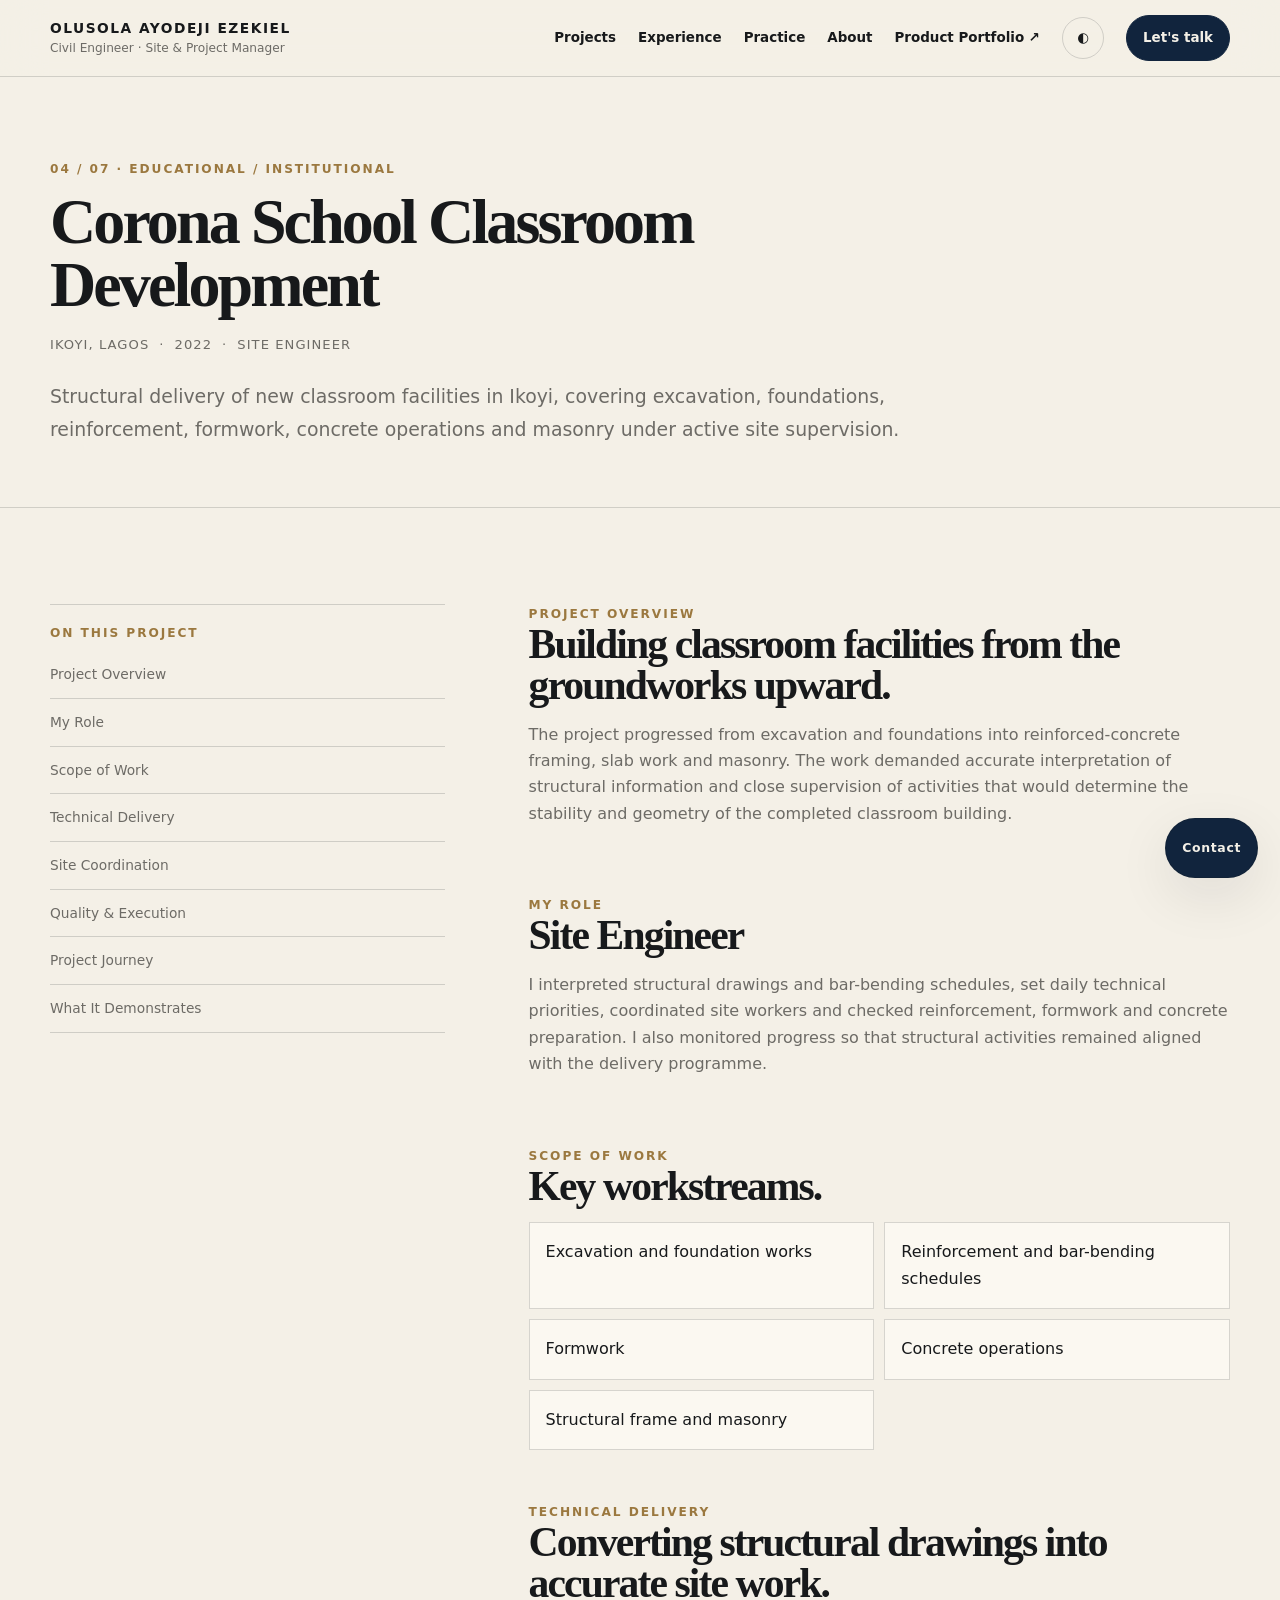
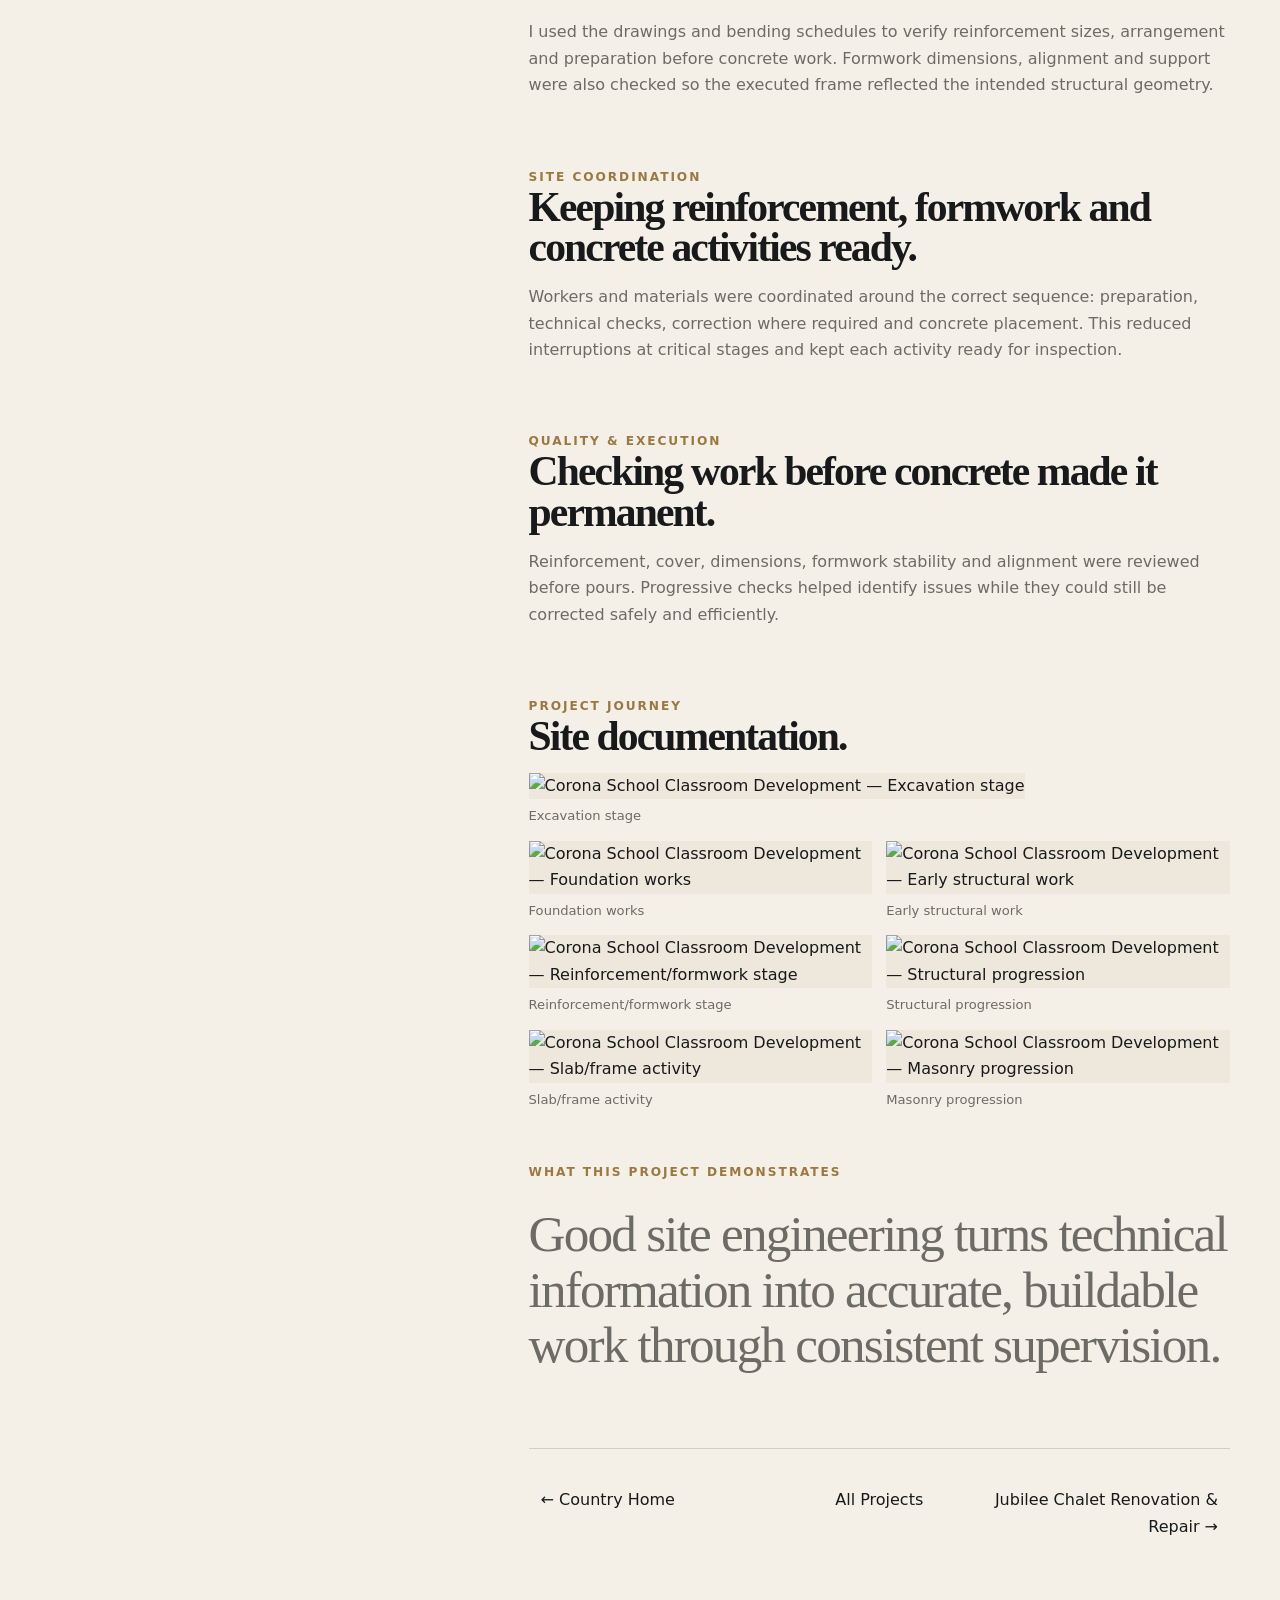
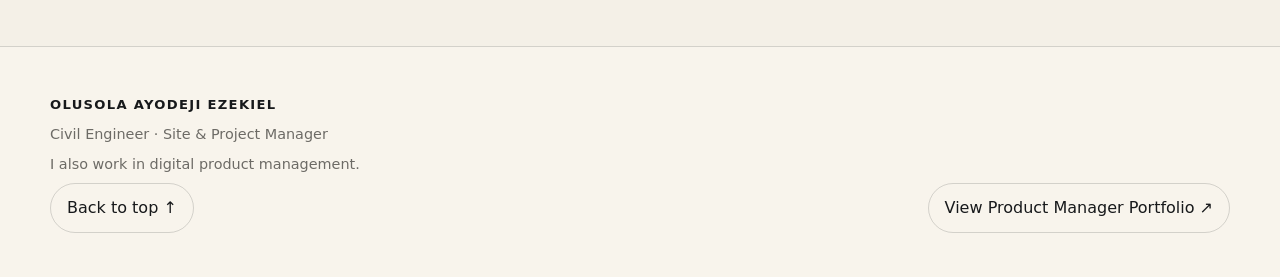
==== commit a43834b8: "Strengthen construction project case studies" ====
--- a/projects/corona-school-classroom-development.html
+++ b/projects/corona-school-classroom-development.html
@@ -23,7 +23,7 @@
   <div class="eyebrow">04 / 07 · Educational / Institutional</div>
   <h1>Corona School Classroom Development</h1>
   <div class="meta-line"><span>Ikoyi, Lagos</span><span>·</span><span>2022</span><span>·</span><span>Site Engineer</span></div>
-  <p class="summary">Classroom development involving foundation works, reinforced-concrete construction, masonry and structural execution, with responsibility for interpreting drawings, coordinating site activities and supporting quality control throughout construction.</p>
+  <p class="summary">Structural delivery of new classroom facilities in Ikoyi, covering excavation, foundations, reinforcement, formwork, concrete operations and masonry under active site supervision.</p>
 </div></section>
 
 <section class="section"><div class="wrap case-grid">
@@ -32,13 +32,13 @@
     <a href="#overview">Project Overview</a><a href="#role">My Role</a><a href="#scope">Scope of Work</a><a href="#technical">Technical Delivery</a><a href="#coordination">Site Coordination</a><a href="#quality">Quality & Execution</a><a href="#journey">Project Journey</a><a href="#takeaway">What It Demonstrates</a>
   </aside>
   <div class="case-content">
-    <section id="overview"><div class="eyebrow">Project Overview</div><h2>Context and delivery environment.</h2><p>The Corona School project involved construction of classroom facilities in Ikoyi, progressing through excavation, foundation work, reinforced-concrete framing, slab and formwork operations and masonry.</p></section>
-    <section id="role"><div class="eyebrow">My Role</div><h2>Site Engineer</h2><p>As Site Engineer, I supported structural execution, interpreted drawings and bar-bending schedules, coordinated workers and monitored site quality and progress.</p></section>
+    <section id="overview"><div class="eyebrow">Project Overview</div><h2>Building classroom facilities from the groundworks upward.</h2><p>The project progressed from excavation and foundations into reinforced-concrete framing, slab work and masonry. The work demanded accurate interpretation of structural information and close supervision of activities that would determine the stability and geometry of the completed classroom building.</p></section>
+    <section id="role"><div class="eyebrow">My Role</div><h2>Site Engineer</h2><p>I interpreted structural drawings and bar-bending schedules, set daily technical priorities, coordinated site workers and checked reinforcement, formwork and concrete preparation. I also monitored progress so that structural activities remained aligned with the delivery programme.</p></section>
     <section id="scope"><div class="eyebrow">Scope of Work</div><h2>Key workstreams.</h2><div class="scope-list"><div>Excavation and foundation works</div><div>Reinforcement and bar-bending schedules</div><div>Formwork</div><div>Concrete operations</div><div>Structural frame and masonry</div></div></section>
-    <section id="technical"><div class="eyebrow">Technical Delivery</div><h2>Turning technical intent into site execution.</h2><p>I interpreted structural information, checked reinforcement and formwork preparation, and coordinated execution against drawings so that structural activities could progress accurately.</p></section>
-    <section id="coordination"><div class="eyebrow">Site Coordination</div><h2>Keeping work fronts aligned.</h2><p>I worked closely with site labour and trades to keep structural activities sequenced and focused on the required delivery programme.</p></section>
-    <section id="quality"><div class="eyebrow">Quality & Execution</div><h2>Quality protected during the work.</h2><p>Structural details and workmanship were monitored during execution rather than relying only on final-stage checks.</p></section>
-    <section id="journey"><div class="eyebrow">Project Journey</div><h2>Site documentation.</h2><div class="gallery"><figure><img data-lightbox loading="lazy" decoding="async" src=https://ezekiel-ayodeji-portfolio.vercel.app/portfolio/full/corona-1.jpg" alt="Corona School Classroom Development — Excavation stage"><figcaption>Excavation stage</figcaption></figure><figure><img data-lightbox loading="lazy" decoding="async" src=https://ezekiel-ayodeji-portfolio.vercel.app/portfolio/full/corona-2.jpg" alt="Corona School Classroom Development — Foundation works"><figcaption>Foundation works</figcaption></figure><figure><img data-lightbox loading="lazy" decoding="async" src="https://ezekiel-ayodeji-portfolio.vercel.app/portfolio/full/corona-3.jpg" alt="Corona School Classroom Development — Early structural work"><figcaption>Early structural work</figcaption></figure><figure><img data-lightbox loading="lazy" decoding="async" src="https://ezekiel-ayodeji-portfolio.vercel.app/portfolio/full/corona-4.jpg" alt="Corona School Classroom Development — Reinforcement/formwork stage"><figcaption>Reinforcement/formwork stage</figcaption></figure><figure><img data-lightbox loading="lazy" decoding="async" src="https://ezekiel-ayodeji-portfolio.vercel.app/portfolio/full/corona-5.jpg" alt="Corona School Classroom Development — Structural progression"><figcaption>Structural progression</figcaption></figure><figure><img data-lightbox loading="lazy" decoding="async" src="https://ezekiel-ayodeji-portfolio.vercel.app/portfolio/full/corona-6.jpg" alt="Corona School Classroom Development — Slab/frame activity"><figcaption>Slab/frame activity</figcaption></figure><figure><img data-lightbox loading="lazy" decoding="async" src="https://ezekiel-ayodeji-portfolio.vercel.app/portfolio/full/corona-7.jpg" alt="Corona School Classroom Development — Masonry progression"><figcaption>Masonry progression</figcaption></figure></div></section>
+    <section id="technical"><div class="eyebrow">Technical Delivery</div><h2>Converting structural drawings into accurate site work.</h2><p>I used the drawings and bending schedules to verify reinforcement sizes, arrangement and preparation before concrete work. Formwork dimensions, alignment and support were also checked so the executed frame reflected the intended structural geometry.</p></section>
+    <section id="coordination"><div class="eyebrow">Site Coordination</div><h2>Keeping reinforcement, formwork and concrete activities ready.</h2><p>Workers and materials were coordinated around the correct sequence: preparation, technical checks, correction where required and concrete placement. This reduced interruptions at critical stages and kept each activity ready for inspection.</p></section>
+    <section id="quality"><div class="eyebrow">Quality & Execution</div><h2>Checking work before concrete made it permanent.</h2><p>Reinforcement, cover, dimensions, formwork stability and alignment were reviewed before pours. Progressive checks helped identify issues while they could still be corrected safely and efficiently.</p></section>
+    <section id="journey"><div class="eyebrow">Project Journey</div><h2>Site documentation.</h2><div class="gallery"><figure><img data-lightbox loading="lazy" decoding="async" src="https://ezekiel-ayodeji-portfolio.vercel.app/portfolio/full/corona-1.jpg" alt="Corona School Classroom Development — Excavation stage"><figcaption>Excavation stage</figcaption></figure><figure><img data-lightbox loading="lazy" decoding="async" src="https://ezekiel-ayodeji-portfolio.vercel.app/portfolio/full/corona-2.jpg" alt="Corona School Classroom Development — Foundation works"><figcaption>Foundation works</figcaption></figure><figure><img data-lightbox loading="lazy" decoding="async" src="https://ezekiel-ayodeji-portfolio.vercel.app/portfolio/full/corona-3.jpg" alt="Corona School Classroom Development — Early structural work"><figcaption>Early structural work</figcaption></figure><figure><img data-lightbox loading="lazy" decoding="async" src="https://ezekiel-ayodeji-portfolio.vercel.app/portfolio/full/corona-4.jpg" alt="Corona School Classroom Development — Reinforcement/formwork stage"><figcaption>Reinforcement/formwork stage</figcaption></figure><figure><img data-lightbox loading="lazy" decoding="async" src="https://ezekiel-ayodeji-portfolio.vercel.app/portfolio/full/corona-5.jpg" alt="Corona School Classroom Development — Structural progression"><figcaption>Structural progression</figcaption></figure><figure><img data-lightbox loading="lazy" decoding="async" src="https://ezekiel-ayodeji-portfolio.vercel.app/portfolio/full/corona-6.jpg" alt="Corona School Classroom Development — Slab/frame activity"><figcaption>Slab/frame activity</figcaption></figure><figure><img data-lightbox loading="lazy" decoding="async" src="https://ezekiel-ayodeji-portfolio.vercel.app/portfolio/full/corona-7.jpg" alt="Corona School Classroom Development — Masonry progression"><figcaption>Masonry progression</figcaption></figure></div></section>
     <section id="takeaway"><div class="eyebrow">What This Project Demonstrates</div><p class="statement">Good site engineering turns technical information into accurate, buildable work through consistent supervision.</p></section>
     <nav class="project-pagination" aria-label="Project navigation"><a href="country-home.html">← Country Home</a><a href="../index.html#projects">All Projects</a><a href="jubilee-chalet-renovation.html">Jubilee Chalet Renovation &amp; Repair →</a></nav>
   </div>
--- a/assets/styles.css
+++ b/assets/styles.css
@@ -10,8 +10,9 @@
 .nav{min-height:76px;display:flex;align-items:center;gap:28px}.brand{display:flex;flex-direction:column;margin-right:auto;line-height:1.2}.brand strong{font-size:.86rem;letter-spacing:.11em}.brand small{margin-top:4px;color:var(--muted);font-size:.76rem}
 .navlinks{display:flex;gap:22px;align-items:center;font-size:.84rem;font-weight:600}.navlinks a{transition:.2s}.navlinks a:hover{color:var(--gold)}.pill{display:inline-flex;align-items:center;gap:8px;border:1px solid var(--line);padding:11px 16px;border-radius:999px}.primary{background:var(--navy);color:var(--bg);border-color:var(--navy)}html[data-theme="dark"] .primary{color:#0c1624;background:#f3eee3}
 .theme{width:42px;height:42px;border-radius:50%;border:1px solid var(--line);background:transparent;color:var(--ink);cursor:pointer}
-.hero{padding:96px 0 54px}.hero-grid{display:grid;grid-template-columns:1.45fr .55fr;gap:72px;align-items:end}.hero h1{font-family:Georgia,"Times New Roman",serif;font-size:clamp(3.4rem,6.6vw,7rem);line-height:.94;letter-spacing:-.05em;margin:20px 0 28px;max-width:940px}.hero h1 em{font-weight:400;color:var(--gold)}.hero-intro{max-width:760px;font-size:1.08rem;line-height:1.75;color:var(--muted)}.hero-actions{display:flex;gap:12px;flex-wrap:wrap;margin-top:34px}
+.hero{padding:48px 0 54px}.hero-grid{display:grid;grid-template-columns:1.45fr .55fr;gap:72px;align-items:end}.hero h1{font-family:Georgia,"Times New Roman",serif;font-size:clamp(3.4rem,6.6vw,7rem);line-height:.94;letter-spacing:-.05em;margin:20px 0 28px;max-width:940px}.hero h1 em{font-weight:400;color:var(--gold)}.hero-intro{max-width:760px;font-size:1.08rem;line-height:1.75;color:var(--muted)}.hero-actions{display:flex;gap:12px;flex-wrap:wrap;margin-top:34px}
 .hero-aside{border-top:1px solid var(--line);padding-top:18px}.hero-aside strong{display:block;font-size:1.8rem;font-family:Georgia,serif}.hero-aside p{margin:2px 0 20px;color:var(--muted)}
+.hero-cover{position:relative;margin:52px 0 0;overflow:hidden;background:var(--card);box-shadow:var(--shadow)}.hero-cover img{display:block;width:100%;aspect-ratio:21/9;object-fit:cover;object-position:center 48%}.hero-cover::after{content:"";position:absolute;inset:42% 0 0;background:linear-gradient(to bottom,transparent,rgba(8,15,24,.8));pointer-events:none}.hero-cover figcaption{position:absolute;z-index:1;left:28px;right:28px;bottom:24px;display:flex;align-items:end;justify-content:space-between;gap:24px;color:#fff}.hero-cover figcaption span{font-size:.72rem;font-weight:800;letter-spacing:.14em;text-transform:uppercase}.hero-cover figcaption strong{font-family:Georgia,"Times New Roman",serif;font-size:1.35rem;line-height:1.15}
 .cred{display:grid;grid-template-columns:repeat(3,1fr);border-top:1px solid var(--line);border-bottom:1px solid var(--line);margin-top:72px}.cred div{padding:28px 28px 28px 0;border-right:1px solid var(--line)}.cred div+div{padding-left:28px}.cred div:last-child{border-right:0}.cred b{display:block;font-family:Georgia,serif;font-size:1.35rem;line-height:1.2;letter-spacing:-.02em}.cred span{display:block;margin-top:7px;color:var(--muted);font-size:.82rem;line-height:1.5}
 .section{padding:96px 0}.section-head{display:grid;grid-template-columns:1fr 1fr;gap:60px;margin-bottom:42px}.section h2,.project-hero h1{font-family:Georgia,"Times New Roman",serif;font-size:clamp(2.6rem,5vw,5rem);line-height:.98;letter-spacing:-.045em;margin:10px 0}.section-head p{color:var(--muted);max-width:620px}
 .profile-copy{display:grid;grid-template-columns:.9fr 1.1fr;gap:84px;align-items:start}.profile-copy .lead{font-family:Georgia,"Times New Roman",serif;font-size:1.55rem;line-height:1.45;letter-spacing:-.02em;color:var(--ink)}.profile-copy p{color:var(--muted);line-height:1.8}.principles{display:grid;grid-template-columns:repeat(2,1fr);gap:1px;background:var(--line);border:1px solid var(--line);margin-top:52px}.principle{background:var(--surface);padding:34px 30px;min-height:210px}.principle span{color:var(--gold);font-weight:800;font-size:.78rem;letter-spacing:.12em}.principle h3{margin:28px 0 10px;font-family:Georgia,"Times New Roman",serif;font-size:1.35rem;line-height:1.2}.principle p{margin:0;color:var(--muted);font-size:.94rem;line-height:1.7}
@@ -27,8 +28,8 @@
 .gallery{display:grid;grid-template-columns:repeat(2,1fr);gap:14px}.gallery figure{margin:0}.gallery img{width:100%;aspect-ratio:4/3;object-fit:cover;cursor:zoom-in;background:var(--card)}.gallery figcaption{font-size:.82rem;color:var(--muted);margin-top:6px}.gallery figure:first-child{grid-column:span 2}.gallery figure:first-child img{aspect-ratio:16/9}
 .project-pagination{display:grid;grid-template-columns:1fr auto 1fr;border-top:1px solid var(--line);padding-top:28px;gap:12px}.project-pagination a:last-child{text-align:right}
 .modal{position:fixed;inset:0;background:rgba(0,0,0,.88);display:none;place-items:center;z-index:100;padding:28px}.modal.open{display:grid}.modal img{max-width:min(1200px,95vw);max-height:88vh;object-fit:contain}.modal button{position:absolute;right:22px;top:22px;width:46px;height:46px;border-radius:50%;border:1px solid rgba(255,255,255,.4);background:transparent;color:#fff;font-size:1.4rem;cursor:pointer} body:has(.modal.open){overflow:hidden}
-@media(max-width:900px){.navlinks a:not(:first-child):not(.nav-keep){display:none}.hero-grid,.section-head,.profile-copy,.about-box,.case-grid{grid-template-columns:1fr}.hero{padding-top:62px}.hero h1{font-size:clamp(3rem,11vw,5.8rem)}.hero-aside{display:grid;grid-template-columns:repeat(2,1fr);gap:18px;margin-top:12px}.cred{grid-template-columns:1fr}.cred div{border-right:0;border-bottom:1px solid var(--line);padding:22px 0!important}.cred div:last-child{border-bottom:0}.project-card{grid-template-columns:56px 1fr;gap:24px;padding:30px}.project-card .num{font-size:1.15rem}.project-card h3{font-size:1.95rem}.project-card .card-image,.project-card .placeholder{grid-column:1/-1;margin-top:4px}.card-image{aspect-ratio:16/9}.progression{grid-template-columns:1fr}.case-nav{position:static;display:grid;grid-template-columns:repeat(2,1fr);gap:8px}.case-nav a{border:1px solid var(--line);padding:10px}.scope-list{grid-template-columns:1fr}.about-box{gap:34px}}
-@media(max-width:600px){.wrap{width:min(100% - 24px,1180px)}.nav{min-height:64px}.brand strong{font-size:.74rem;letter-spacing:.08em}.brand small{font-size:.68rem}.navlinks{gap:10px}.nav-keep{display:none}.theme{width:38px;height:38px}.hero{padding-top:46px}.hero h1{font-size:clamp(2.8rem,13vw,4.5rem);line-height:.96}.hero-intro{font-size:1rem;line-height:1.7}.hero-actions,.cta-actions{display:grid}.pill{justify-content:center;width:100%}.section{padding:74px 0}.section h2,.project-hero h1{font-size:clamp(2.35rem,11vw,3.8rem)}.profile-copy{gap:34px}.profile-copy .lead{font-size:1.3rem}.principles{grid-template-columns:1fr}.principle{min-height:auto;padding:28px 24px}.project-card{grid-template-columns:42px 1fr;gap:16px;padding:26px 18px}.project-card .num{font-size:1rem}.project-card h3{font-size:1.7rem}.meta{font-size:.68rem}.card-image{aspect-ratio:4/3}.gallery{grid-template-columns:1fr}.gallery figure:first-child{grid-column:auto}.gallery figure:first-child img,.gallery img{aspect-ratio:4/3}.footer-grid{grid-template-columns:1fr}.project-pagination{grid-template-columns:1fr}.project-pagination a:last-child{text-align:left}}
+@media(max-width:900px){.navlinks a:not(:first-child):not(.nav-keep){display:none}.hero-grid,.section-head,.profile-copy,.about-box,.case-grid{grid-template-columns:1fr}.hero{padding-top:40px}.hero h1{font-size:clamp(3rem,11vw,5.8rem)}.hero-aside{display:none}.cred{grid-template-columns:1fr}.cred div{border-right:0;border-bottom:1px solid var(--line);padding:22px 0!important}.cred div:last-child{border-bottom:0}.project-card{grid-template-columns:56px 1fr;gap:24px;padding:30px}.project-card .num{font-size:1.15rem}.project-card h3{font-size:1.95rem}.project-card .card-image,.project-card .placeholder{grid-column:1/-1;margin-top:4px}.card-image{aspect-ratio:16/9}.progression{grid-template-columns:1fr}.case-nav{position:static;display:grid;grid-template-columns:repeat(2,1fr);gap:8px}.case-nav a{border:1px solid var(--line);padding:10px}.scope-list{grid-template-columns:1fr}.about-box{gap:34px}}
+@media(max-width:600px){.wrap{width:min(100% - 32px,1180px)}.nav{min-height:64px}.brand strong{font-size:.74rem;letter-spacing:.08em}.brand small{font-size:.68rem}.navlinks{gap:10px}.nav-keep{display:none}.theme{width:38px;height:38px}.eyebrow{font-size:.7rem;letter-spacing:.12em;line-height:1.6}.hero{padding:30px 0 40px}.hero h1{font-size:clamp(2.5rem,11vw,3.65rem);line-height:.98;margin:16px 0 24px}.hero-intro{font-size:.98rem;line-height:1.75;margin:0 0 18px}.hero-actions,.cta-actions{display:grid;gap:10px}.hero-actions{margin-top:28px}.pill{justify-content:center;width:100%;padding:12px 14px}.hero-cover{margin-top:32px}.hero-cover img{aspect-ratio:16/10}.hero-cover figcaption{left:16px;right:16px;bottom:14px;display:block}.hero-cover figcaption span{display:block;margin-bottom:5px;font-size:.64rem}.hero-cover figcaption strong{font-size:1.05rem}.cred{margin-top:32px}.cred div{padding:18px 0!important}.cred b{font-size:1.08rem}.cred span{margin-top:4px}.section{padding:68px 0}.section h2,.project-hero h1{font-size:clamp(2.25rem,10vw,3.5rem)}.section-head{gap:24px;margin-bottom:34px}.profile-copy{gap:30px}.profile-copy .lead{font-size:1.3rem}.principles{grid-template-columns:1fr}.principle{min-height:auto;padding:28px 24px}.project-card{display:block;padding:26px 20px}.project-card .num{display:block;font-size:.82rem;margin-bottom:14px}.project-card h3{font-size:1.75rem;margin-top:8px}.project-card .card-image,.project-card .placeholder{margin-top:22px}.meta{font-size:.68rem}.card-image{aspect-ratio:16/10}.project-hero{padding:54px 0 30px}.case-nav{grid-template-columns:1fr}.case-content h2{font-size:2.05rem;line-height:1.08}.gallery{grid-template-columns:1fr}.gallery figure:first-child{grid-column:auto}.gallery figure:first-child img,.gallery img{aspect-ratio:4/3}.footer-grid{grid-template-columns:1fr}.project-pagination{grid-template-columns:1fr}.project-pagination a:last-child{text-align:left}}
 .project-pagination a{min-height:46px;padding:10px 12px;border-radius:999px;transition:background .2s ease,color .2s ease}
 .project-pagination a:hover{background:var(--card);color:var(--gold)}
 .project-pagination a:focus-visible{outline:2px solid var(--gold);outline-offset:3px}
@@ -65,6 +66,3 @@
 .project-video video{display:block;width:min(100%,430px);aspect-ratio:9/16;max-height:78vh;object-fit:contain;margin:0 auto;background:#050505;border:1px solid var(--line);border-radius:4px;box-shadow:var(--shadow)}
 .project-video figcaption{text-align:center;margin-top:10px}
 
-
-
-
